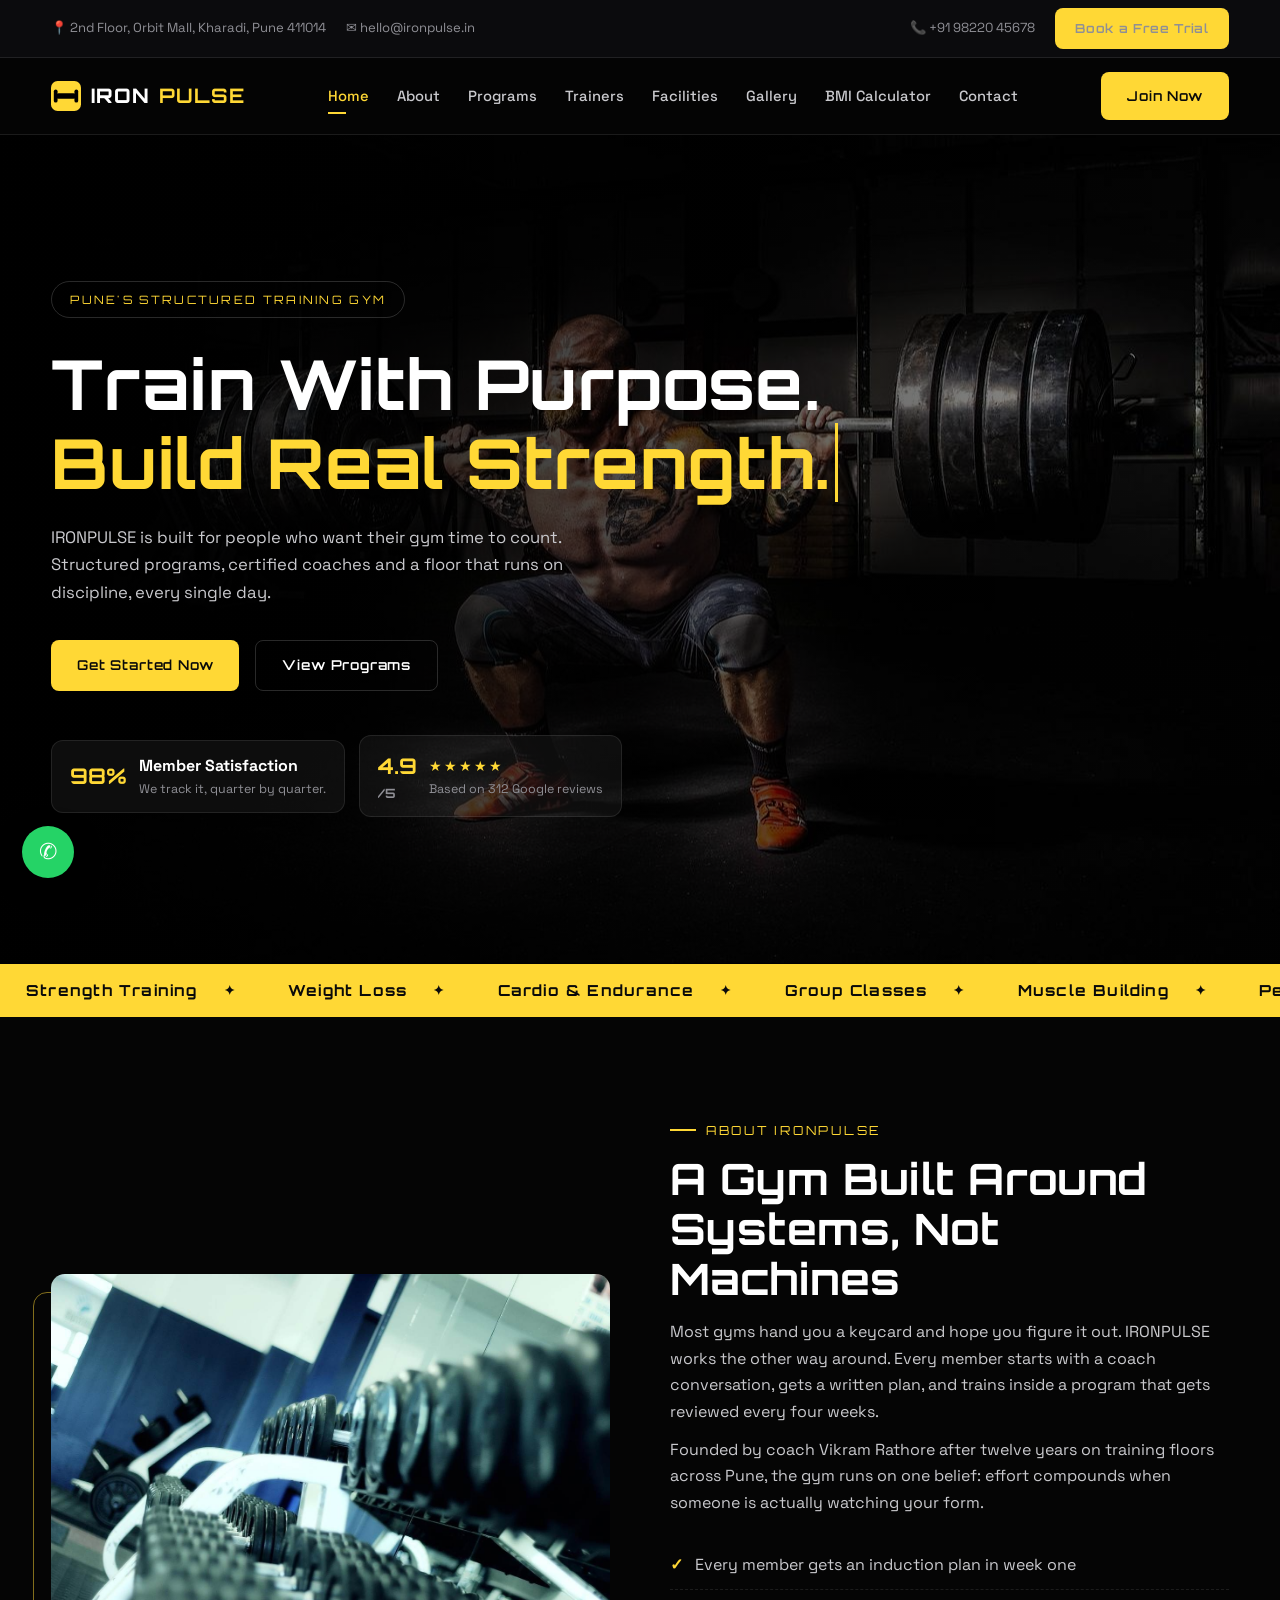
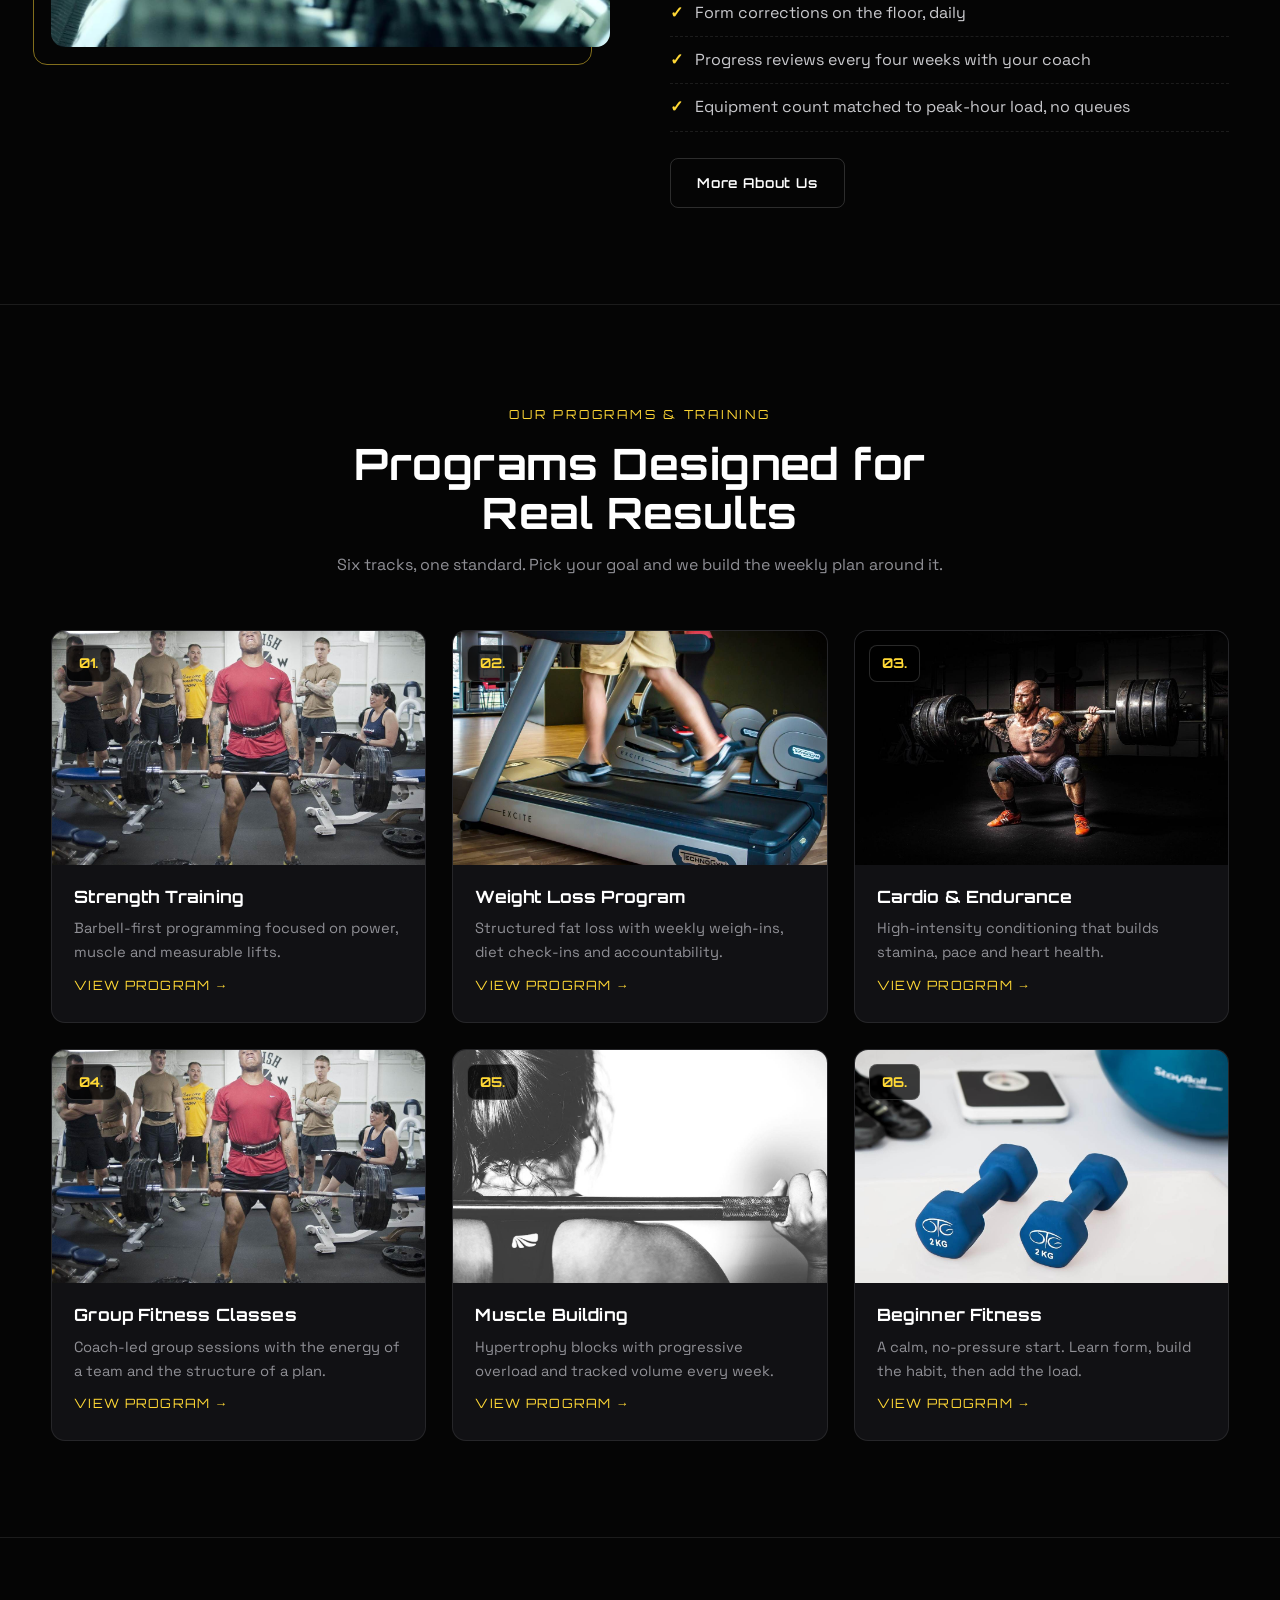
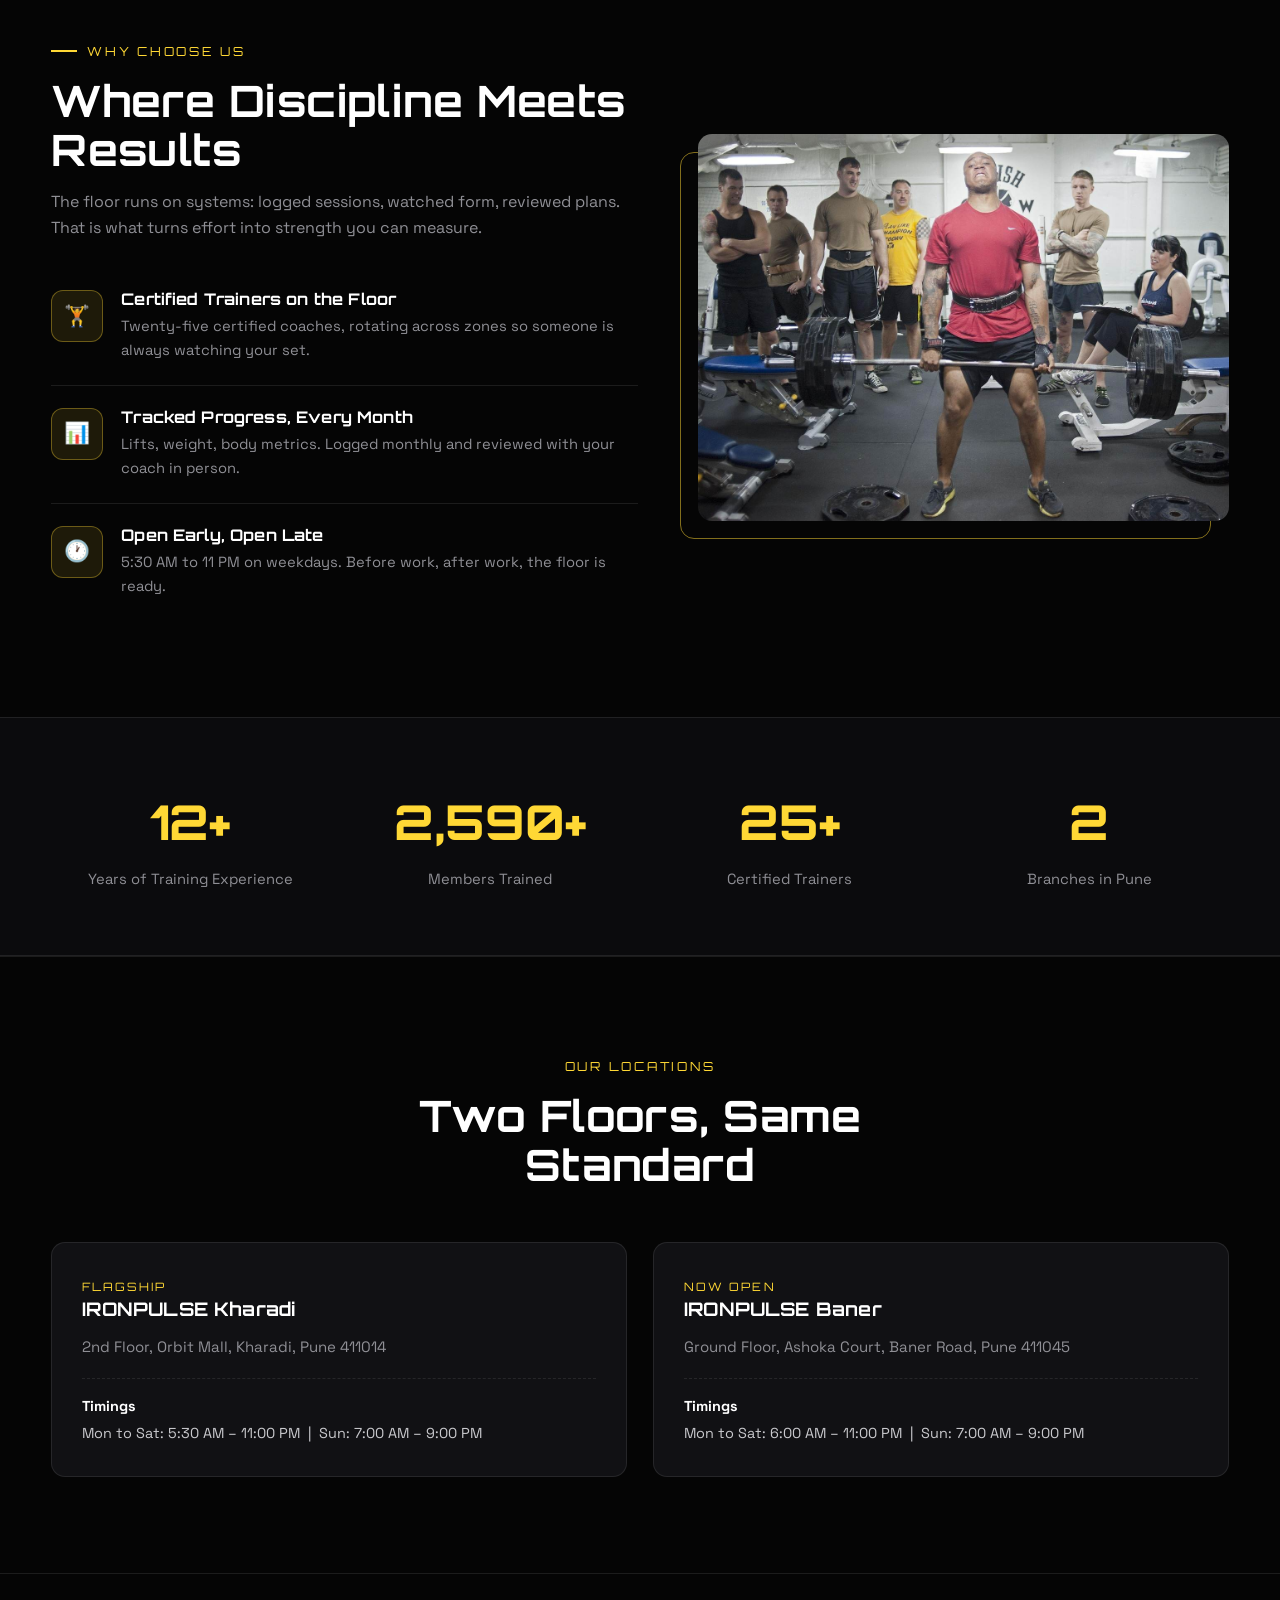
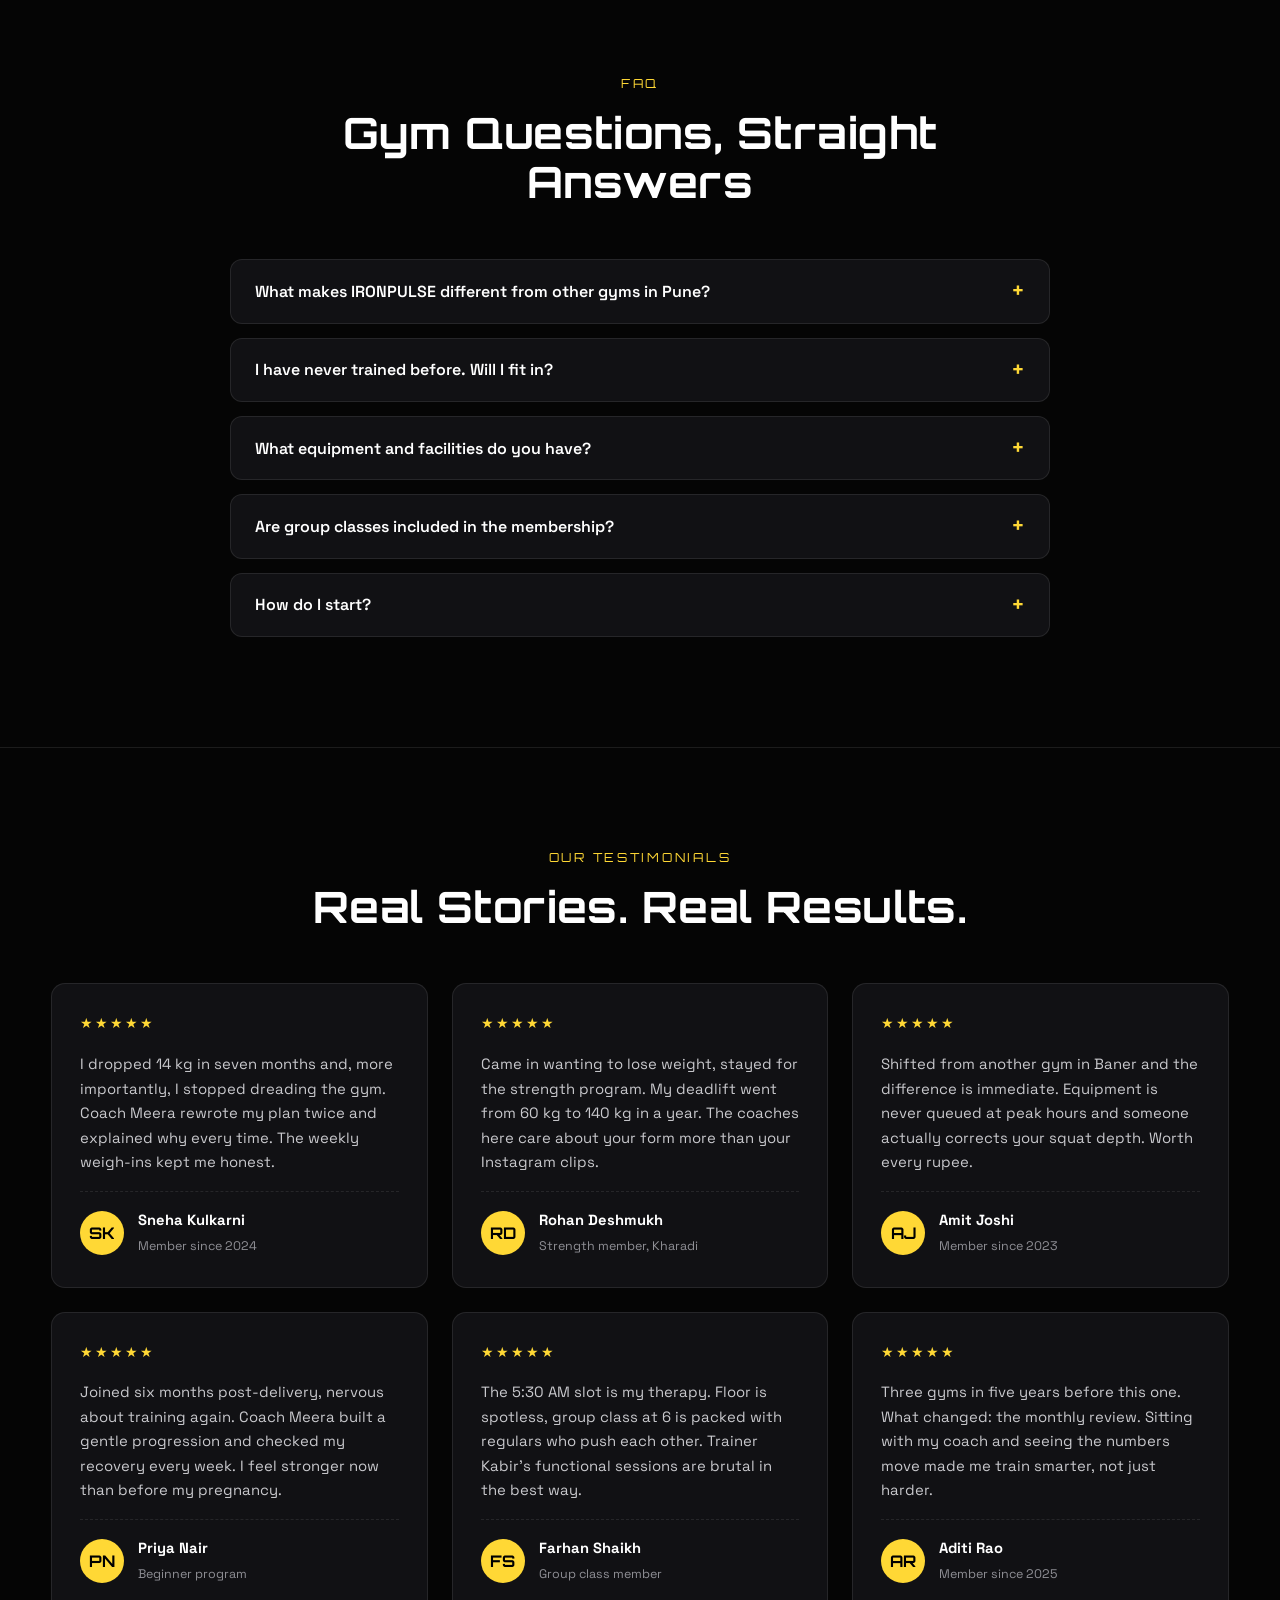
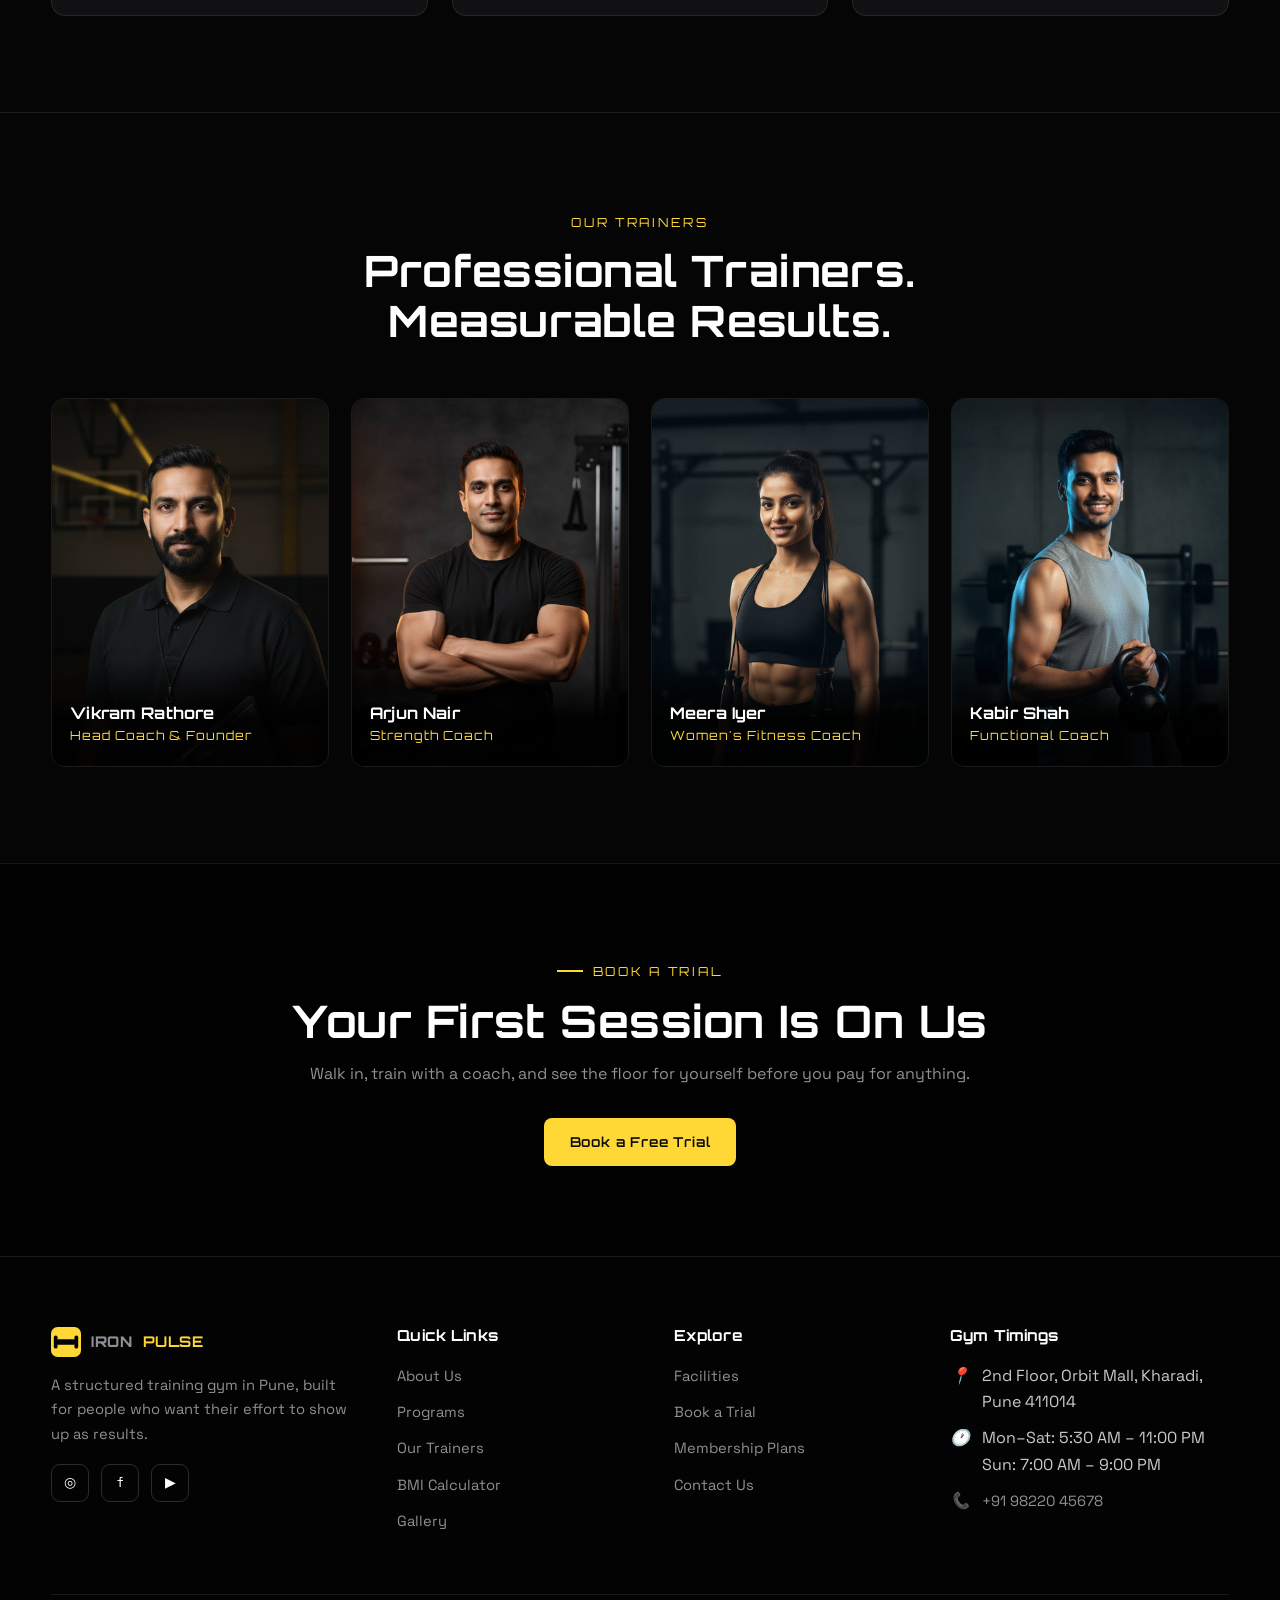
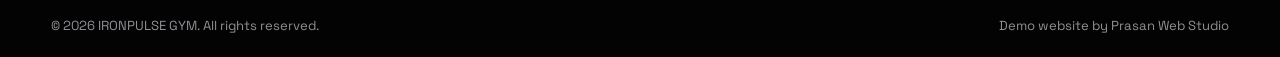
==== index.html @ 3f73925e "IRONPULSE gym demo: 8 pages, premium dark theme, WhatsApp trial booking, BMI calculator" ====
<!DOCTYPE html>
<html lang="en">
<head>
<meta charset="UTF-8">
<meta name="viewport" content="width=device-width, initial-scale=1.0">
<title>IRONPULSE Gym, Pune | Strength Training, Personal Coaching & Fitness Classes</title>
<meta name="description" content="IRONPULSE Gym in Kharadi, Pune. Structured strength training, personal coaching, cardio and group classes with certified trainers. Book a free trial session.">
<script type="application/ld+json">
{"@context":"https://schema.org","@type":"ExerciseGym","name":"IRONPULSE Gym","address":{"@type":"PostalAddress","streetAddress":"2nd Floor, Orbit Mall, Kharadi","addressLocality":"Pune","addressRegion":"Maharashtra","postalCode":"411014","addressCountry":"IN"},"telephone":"+91-98220-45678","openingHours":["Mo-Sa 05:30-23:00","Su 07:00-21:00"],"priceRange":"₹₹"}
</script>
<link rel="preconnect" href="https://fonts.googleapis.com">
<link href="https://fonts.googleapis.com/css2?family=Orbitron:wght@600;700;800&family=Space+Grotesk:wght@400;500;600&display=swap" rel="stylesheet">
<link rel="stylesheet" href="assets/css/style.css">
<link rel="icon" href="data:image/svg+xml,<svg xmlns='http://www.w3.org/2000/svg' viewBox='0 0 32 32'><rect width='32' height='32' rx='7' fill='%23ffd835'/><rect x='6' y='13' width='20' height='6' rx='2' fill='%23000'/><rect x='3' y='9' width='4' height='14' rx='2' fill='%23000'/><rect x='25' y='9' width='4' height='14' rx='2' fill='%23000'/></svg>">
</head>
<body>

<div class="topbar">
  <div class="container topbar-in">
    <div class="tb-group hide-m">
      <span>📍 2nd Floor, Orbit Mall, Kharadi, Pune 411014</span>
      <a href="mailto:hello@ironpulse.in">✉ hello@ironpulse.in</a>
    </div>
    <div class="tb-group">
      <a href="tel:+919822045678">📞 +91 98220 45678</a>
      <a class="btn btn-y btn-sm" href="contact.html">Book a Free Trial</a>
    </div>
  </div>
</div>

<header class="site-head">
  <div class="container nav">
    <a class="logo" href="index.html">
      <svg class="logo-mark" viewBox="0 0 32 32"><rect width="32" height="32" rx="7" fill="#ffd835"/><rect x="6" y="13" width="20" height="6" rx="2" fill="#000"/><rect x="3" y="9" width="4" height="14" rx="2" fill="#000"/><rect x="25" y="9" width="4" height="14" rx="2" fill="#000"/></svg>
      IRON<b>PULSE</b>
    </a>
    <nav class="nav-links">
      <a href="index.html" class="active">Home</a>
      <a href="about.html">About</a>
      <a href="programs.html">Programs</a>
      <a href="trainers.html">Trainers</a>
      <a href="facilities.html">Facilities</a>
      <a href="gallery.html">Gallery</a>
      <a href="bmi.html">BMI Calculator</a>
      <a href="contact.html">Contact</a>
    </nav>
    <a class="btn btn-y" href="contact.html">Join Now</a>
    <button class="burger" aria-label="Menu">☰</button>
  </div>
</header>

<section class="hero">
  <div class="container hero-in">
    <span class="hero-tag">Pune's structured training gym</span>
    <h1>Train With Purpose.<br><span class="tw"></span><span class="caret">&nbsp;</span></h1>
    <p>IRONPULSE is built for people who want their gym time to count. Structured programs, certified coaches and a floor that runs on discipline, every single day.</p>
    <div class="hero-cta">
      <a class="btn btn-y" href="contact.html">Get Started Now</a>
      <a class="btn btn-o" href="programs.html">View Programs</a>
    </div>
    <div class="hero-chip">
      <div class="rating-chip">
        <span class="num">98%</span>
        <span><b style="color:#fff">Member Satisfaction</b><small>We track it, quarter by quarter.</small></span>
      </div>
      <div class="rating-chip">
        <span class="num">4.9<small style="font-size:.8rem;color:var(--muted)">/5</small></span>
        <span><span class="stars">★★★★★</span><small>Based on 312 Google reviews</small></span>
      </div>
    </div>
  </div>
</section>

<div class="marquee">
  <div class="marquee-track">
    <span>Strength Training</span><span>Weight Loss</span><span>Cardio &amp; Endurance</span><span>Group Classes</span><span>Muscle Building</span><span>Personal Coaching</span><span>Functional Training</span>
    <span>Strength Training</span><span>Weight Loss</span><span>Cardio &amp; Endurance</span><span>Group Classes</span><span>Muscle Building</span><span>Personal Coaching</span><span>Functional Training</span>
  </div>
</div>

<section class="sec">
  <div class="container about-grid">
    <div class="about-img rv"><img src="assets/img/fac-weights.jpg" alt="IRONPULSE gym free weights floor" loading="lazy"></div>
    <div class="rv d1">
      <div class="sec-head" style="margin-bottom:0">
        <span class="kicker">About IRONPULSE</span>
        <h2>A Gym Built Around Systems, Not Machines</h2>
      </div>
      <p style="margin-top:16px">Most gyms hand you a keycard and hope you figure it out. IRONPULSE works the other way around. Every member starts with a coach conversation, gets a written plan, and trains inside a program that gets reviewed every four weeks.</p>
      <p style="margin-top:12px">Founded by coach Vikram Rathore after twelve years on training floors across Pune, the gym runs on one belief: effort compounds when someone is actually watching your form.</p>
      <ul class="check-list">
        <li>Every member gets an induction plan in week one</li>
        <li>Form corrections on the floor, daily</li>
        <li>Progress reviews every four weeks with your coach</li>
        <li>Equipment count matched to peak-hour load, no queues</li>
      </ul>
      <a class="btn btn-o" href="about.html">More About Us</a>
    </div>
  </div>
</section>

<section class="sec section-split">
  <div class="container">
    <div class="sec-head center rv"><span class="kicker">Our Programs &amp; Training</span><h2>Programs Designed for Real Results</h2><p>Six tracks, one standard. Pick your goal and we build the weekly plan around it.</p></div>
    <div class="prog-grid">
      <a class="prog-card rv" href="programs.html">
        <div class="thumb"><img src="assets/img/prog-strength2.jpg" alt="Strength training at IRONPULSE" loading="lazy"><span class="prog-num">01.</span></div>
        <div class="prog-body"><h3>Strength Training</h3><p>Barbell-first programming focused on power, muscle and measurable lifts.</p><span class="link-y">View Program →</span></div>
      </a>
      <a class="prog-card rv d1" href="programs.html">
        <div class="thumb"><img src="assets/img/prog-cardio.jpg" alt="Cardio zone at IRONPULSE" loading="lazy"><span class="prog-num">02.</span></div>
        <div class="prog-body"><h3>Weight Loss Program</h3><p>Structured fat loss with weekly weigh-ins, diet check-ins and accountability.</p><span class="link-y">View Program →</span></div>
      </a>
      <a class="prog-card rv d2" href="programs.html">
        <div class="thumb"><img src="assets/img/hero.jpg" alt="Endurance training at IRONPULSE" loading="lazy"><span class="prog-num">03.</span></div>
        <div class="prog-body"><h3>Cardio &amp; Endurance</h3><p>High-intensity conditioning that builds stamina, pace and heart health.</p><span class="link-y">View Program →</span></div>
      </a>
      <a class="prog-card rv" href="programs.html">
        <div class="thumb"><img src="assets/img/group.jpg" alt="Group training session at IRONPULSE" loading="lazy"><span class="prog-num">04.</span></div>
        <div class="prog-body"><h3>Group Fitness Classes</h3><p>Coach-led group sessions with the energy of a team and the structure of a plan.</p><span class="link-y">View Program →</span></div>
      </a>
      <a class="prog-card rv d1" href="programs.html">
        <div class="thumb"><img src="assets/img/prog-muscle.jpg" alt="Muscle building program at IRONPULSE" loading="lazy"><span class="prog-num">05.</span></div>
        <div class="prog-body"><h3>Muscle Building</h3><p>Hypertrophy blocks with progressive overload and tracked volume every week.</p><span class="link-y">View Program →</span></div>
      </a>
      <a class="prog-card rv d2" href="programs.html">
        <div class="thumb"><img src="assets/img/prog-begin.jpg" alt="Beginner fitness program at IRONPULSE" loading="lazy"><span class="prog-num">06.</span></div>
        <div class="prog-body"><h3>Beginner Fitness</h3><p>A calm, no-pressure start. Learn form, build the habit, then add the load.</p><span class="link-y">View Program →</span></div>
      </a>
    </div>
  </div>
</section>

<section class="sec section-split">
  <div class="container why-grid">
    <div class="rv">
      <div class="sec-head" style="margin-bottom:0">
        <span class="kicker">Why Choose Us</span>
        <h2>Where Discipline Meets Results</h2>
        <p style="margin-top:14px">The floor runs on systems: logged sessions, watched form, reviewed plans. That is what turns effort into strength you can measure.</p>
      </div>
      <div style="margin-top:26px">
        <div class="feature-li"><div class="f-ico">🏋️</div><div><h4>Certified Trainers on the Floor</h4><p>Twenty-five certified coaches, rotating across zones so someone is always watching your set.</p></div></div>
        <div class="feature-li"><div class="f-ico">📊</div><div><h4>Tracked Progress, Every Month</h4><p>Lifts, weight, body metrics. Logged monthly and reviewed with your coach in person.</p></div></div>
        <div class="feature-li"><div class="f-ico">🕐</div><div><h4>Open Early, Open Late</h4><p>5:30 AM to 11 PM on weekdays. Before work, after work, the floor is ready.</p></div></div>
      </div>
    </div>
    <div class="about-img rv d1"><img src="assets/img/prog-strength2.jpg" alt="Coached deadlift session at IRONPULSE" loading="lazy"></div>
  </div>
</section>

<section class="stats">
  <div class="container stats-grid">
    <div class="stat rv"><div class="n"><span data-n="12" data-s="+">0</span></div><p>Years of Training Experience</p></div>
    <div class="stat rv d1"><div class="n"><span data-n="4200" data-s="+">0</span></div><p>Members Trained</p></div>
    <div class="stat rv d2"><div class="n"><span data-n="25" data-s="+">0</span></div><p>Certified Trainers</p></div>
    <div class="stat rv d3"><div class="n"><span data-n="2">0</span></div><p>Branches in Pune</p></div>
  </div>
</section>

<section class="sec section-split">
  <div class="container">
    <div class="sec-head center rv"><span class="kicker">Our Locations</span><h2>Two Floors, Same Standard</h2></div>
    <div class="loc-grid">
      <div class="loc-card rv">
        <span class="tag">Flagship</span>
        <h3>IRONPULSE Kharadi</h3>
        <p>2nd Floor, Orbit Mall, Kharadi, Pune 411014</p>
        <div class="loc-time"><b>Timings</b>Mon to Sat: 5:30 AM – 11:00 PM &nbsp;|&nbsp; Sun: 7:00 AM – 9:00 PM</div>
      </div>
      <div class="loc-card rv d1">
        <span class="tag">Now Open</span>
        <h3>IRONPULSE Baner</h3>
        <p>Ground Floor, Ashoka Court, Baner Road, Pune 411045</p>
        <div class="loc-time"><b>Timings</b>Mon to Sat: 6:00 AM – 11:00 PM &nbsp;|&nbsp; Sun: 7:00 AM – 9:00 PM</div>
      </div>
    </div>
  </div>
</section>

<section class="sec section-split">
  <div class="container">
    <div class="sec-head center rv"><span class="kicker">FAQ</span><h2>Gym Questions, Straight Answers</h2></div>
    <div class="faq-wrap">
      <div class="faq rv"><button class="faq-q">What makes IRONPULSE different from other gyms in Pune?<span class="pm">+</span></button><div class="faq-a"><p>Programming and supervision. You get a written plan in week one, a coach who reviews it every four weeks, and a floor where form corrections happen daily instead of never.</p></div></div>
      <div class="faq rv"><button class="faq-q">I have never trained before. Will I fit in?<span class="pm">+</span></button><div class="faq-a"><p>Yes. The beginner track starts with movement basics and light loads, and your first two weeks are supervised at a slower pace. Nobody is thrown into the deep end here.</p></div></div>
      <div class="faq rv"><button class="faq-q">What equipment and facilities do you have?<span class="pm">+</span></button><div class="faq-a"><p>Full free-weight and plate-loaded zones, a cardio deck with treadmills and ellipticals, a functional turf area, a yoga room, steam and locker rooms. The equipment count is matched to peak-hour load.</p></div></div>
      <div class="faq rv"><button class="faq-q">Are group classes included in the membership?<span class="pm">+</span></button><div class="faq-a"><p>All standard memberships include group classes. Personal training is booked separately with the coach of your choice.</p></div></div>
      <div class="faq rv"><button class="faq-q">How do I start?<span class="pm">+</span></button><div class="faq-a"><p>Book a free trial session. You will train, meet a coach, and get a plan recommendation the same day. No sales pitch in the middle of your workout.</p></div></div>
    </div>
  </div>
</section>

<section class="sec section-split">
  <div class="container">
    <div class="sec-head center rv"><span class="kicker">Our Testimonials</span><h2>Real Stories. Real Results.</h2></div>
    <div class="tst-grid">
      <div class="tst-card rv"><span class="stars">★★★★★</span><p>I dropped 14 kg in seven months and, more importantly, I stopped dreading the gym. Coach Meera rewrote my plan twice and explained why every time. The weekly weigh-ins kept me honest.</p><div class="tst-who"><div class="av">SK</div><div><b>Sneha Kulkarni</b><small>Member since 2024</small></div></div></div>
      <div class="tst-card rv d1"><span class="stars">★★★★★</span><p>Came in wanting to lose weight, stayed for the strength program. My deadlift went from 60 kg to 140 kg in a year. The coaches here care about your form more than your Instagram clips.</p><div class="tst-who"><div class="av">RD</div><div><b>Rohan Deshmukh</b><small>Strength member, Kharadi</small></div></div></div>
      <div class="tst-card rv d2"><span class="stars">★★★★★</span><p>Shifted from another gym in Baner and the difference is immediate. Equipment is never queued at peak hours and someone actually corrects your squat depth. Worth every rupee.</p><div class="tst-who"><div class="av">AJ</div><div><b>Amit Joshi</b><small>Member since 2023</small></div></div></div>
      <div class="tst-card rv"><span class="stars">★★★★★</span><p>Joined six months post-delivery, nervous about training again. Coach Meera built a gentle progression and checked my recovery every week. I feel stronger now than before my pregnancy.</p><div class="tst-who"><div class="av">PN</div><div><b>Priya Nair</b><small>Beginner program</small></div></div></div>
      <div class="tst-card rv d1"><span class="stars">★★★★★</span><p>The 5:30 AM slot is my therapy. Floor is spotless, group class at 6 is packed with regulars who push each other. Trainer Kabir's functional sessions are brutal in the best way.</p><div class="tst-who"><div class="av">FS</div><div><b>Farhan Shaikh</b><small>Group class member</small></div></div></div>
      <div class="tst-card rv d2"><span class="stars">★★★★★</span><p>Three gyms in five years before this one. What changed: the monthly review. Sitting with my coach and seeing the numbers move made me train smarter, not just harder.</p><div class="tst-who"><div class="av">AR</div><div><b>Aditi Rao</b><small>Member since 2025</small></div></div></div>
    </div>
  </div>
</section>

<section class="sec section-split">
  <div class="container">
    <div class="sec-head center rv"><span class="kicker">Our Trainers</span><h2>Professional Trainers. Measurable Results.</h2></div>
    <div class="tr-grid">
      <div class="tr-card rv"><img src="assets/img/trainer-vikram.jpg" alt="Vikram Rathore, Head Coach at IRONPULSE" loading="lazy"><div class="tr-info"><h4>Vikram Rathore</h4><span>Head Coach &amp; Founder</span></div></div>
      <div class="tr-card rv d1"><img src="assets/img/trainer-arjun.jpg" alt="Arjun Nair, Strength Coach at IRONPULSE" loading="lazy"><div class="tr-info"><h4>Arjun Nair</h4><span>Strength Coach</span></div></div>
      <div class="tr-card rv d2"><img src="assets/img/trainer-meera.jpg" alt="Meera Iyer, Women's Fitness Coach at IRONPULSE" loading="lazy"><div class="tr-info"><h4>Meera Iyer</h4><span>Women's Fitness Coach</span></div></div>
      <div class="tr-card rv d3"><img src="assets/img/trainer-kabir.jpg" alt="Kabir Shah, Functional Training Coach at IRONPULSE" loading="lazy"><div class="tr-info"><h4>Kabir Shah</h4><span>Functional Coach</span></div></div>
    </div>
  </div>
</section>

<section class="cta-band">
  <div class="container rv">
    <span class="kicker" style="display:inline-flex">Book a Trial</span>
    <h2>Your First Session Is On Us</h2>
    <p>Walk in, train with a coach, and see the floor for yourself before you pay for anything.</p>
    <a class="btn btn-y" href="contact.html">Book a Free Trial</a>
  </div>
</section>

<footer>
  <div class="container">
    <div class="foot-grid">
      <div>
        <a class="logo" href="index.html" style="margin-bottom:16px">
          <svg class="logo-mark" viewBox="0 0 32 32"><rect width="32" height="32" rx="7" fill="#ffd835"/><rect x="6" y="13" width="20" height="6" rx="2" fill="#000"/><rect x="3" y="9" width="4" height="14" rx="2" fill="#000"/><rect x="25" y="9" width="4" height="14" rx="2" fill="#000"/></svg>
          IRON<b>PULSE</b>
        </a>
        <p>A structured training gym in Pune, built for people who want their effort to show up as results.</p>
        <div class="soc">
          <a href="#" aria-label="Instagram">◎</a><a href="#" aria-label="Facebook">f</a><a href="#" aria-label="YouTube">▶</a>
        </div>
      </div>
      <div>
        <h4>Quick Links</h4>
        <ul>
          <li><a href="about.html">About Us</a></li>
          <li><a href="programs.html">Programs</a></li>
          <li><a href="trainers.html">Our Trainers</a></li>
          <li><a href="bmi.html">BMI Calculator</a></li>
          <li><a href="gallery.html">Gallery</a></li>
        </ul>
      </div>
      <div>
        <h4>Explore</h4>
        <ul>
          <li><a href="facilities.html">Facilities</a></li>
          <li><a href="contact.html">Book a Trial</a></li>
          <li><a href="contact.html">Membership Plans</a></li>
          <li><a href="contact.html">Contact Us</a></li>
        </ul>
      </div>
      <div>
        <h4>Gym Timings</h4>
        <ul class="foot-contact">
          <li><i>📍</i><span>2nd Floor, Orbit Mall, Kharadi, Pune 411014</span></li>
          <li><i>🕐</i><span>Mon–Sat: 5:30 AM – 11:00 PM<br>Sun: 7:00 AM – 9:00 PM</span></li>
          <li><i>📞</i><span><a href="tel:+919822045678">+91 98220 45678</a></span></li>
        </ul>
      </div>
    </div>
    <div class="foot-bottom">
      <span>© 2026 IRONPULSE GYM. All rights reserved.</span>
      <span>Demo website by Prasan Web Studio</span>
    </div>
  </div>
</footer>

<a class="wa-float" href="https://wa.me/919822045678?text=Hi%20IRONPULSE%20Gym!%20I%20want%20to%20book%20a%20free%20trial." aria-label="WhatsApp">✆</a>
<button class="to-top" aria-label="Back to top">↑</button>
<script src="assets/js/main.js"></script>
</body>
</html>
---- assets/css/style.css ----
/* IRONPULSE GYM - premium dark fitness theme */
:root{
  --bg:#050505; --bg2:#0b0b0d; --card:#111114; --card2:#16161a;
  --yellow:#ffd835; --yellow-dim:#c9ad25;
  --text:#c9c9cd; --muted:#8f8f95; --white:#ffffff;
  --border:rgba(255,255,255,.09); --border2:rgba(255,255,255,.16);
  --font-body:"Space Grotesk",sans-serif; --font-display:"Orbitron",sans-serif;
  --radius:14px;
}
*{margin:0;padding:0;box-sizing:border-box}
html{scroll-behavior:smooth}
body{background:var(--bg);color:var(--text);font-family:var(--font-body);font-size:16px;line-height:1.65;-webkit-font-smoothing:antialiased}
img{max-width:100%;display:block}
a{color:inherit;text-decoration:none}
ul{list-style:none}
.container{width:min(1200px,92%);margin:0 auto}
h1,h2,h3,h4{color:var(--white);font-family:var(--font-display);font-weight:700;line-height:1.15;letter-spacing:.01em}
.sec{padding:96px 0}
.sec-head{max-width:680px;margin-bottom:52px}
.kicker{display:inline-flex;align-items:center;gap:10px;color:var(--yellow);font-family:var(--font-display);font-size:.78rem;letter-spacing:.22em;text-transform:uppercase;margin-bottom:14px}
.kicker::before{content:"";width:26px;height:2px;background:var(--yellow)}
.sec-head h2{font-size:clamp(1.7rem,3.6vw,2.7rem)}
.sec-head p{margin-top:14px;color:var(--muted)}
.center{margin-left:auto;margin-right:auto;text-align:center}
.center .kicker::before{display:none}

/* topbar */
.topbar{background:var(--bg2);border-bottom:1px solid var(--border);font-size:.82rem;color:var(--muted)}
.topbar-in{display:flex;justify-content:space-between;align-items:center;padding:8px 0;gap:16px;flex-wrap:wrap}
.topbar a{color:var(--muted)} .topbar a:hover{color:var(--yellow)}
.topbar .tb-group{display:flex;gap:20px;flex-wrap:wrap;align-items:center}

/* header */
.site-head{position:sticky;top:0;z-index:90;background:rgba(5,5,5,.92);backdrop-filter:blur(10px);border-bottom:1px solid var(--border)}
.nav{display:flex;align-items:center;justify-content:space-between;padding:14px 0}
.logo{display:flex;align-items:center;gap:10px;font-family:var(--font-display);font-weight:800;font-size:1.25rem;color:#fff;letter-spacing:.04em}
.logo b{color:var(--yellow)}
.logo-mark{width:30px;height:30px;flex:none}
.nav-links{display:flex;gap:28px;font-size:.92rem;font-weight:500}
.nav-links a{color:var(--text);position:relative;padding:6px 0}
.nav-links a:hover,.nav-links a.active{color:var(--yellow)}
.nav-links a.active::after{content:"";position:absolute;left:0;bottom:0;width:18px;height:2px;background:var(--yellow)}
.btn{display:inline-flex;align-items:center;gap:10px;font-family:var(--font-display);font-weight:600;font-size:.85rem;letter-spacing:.06em;padding:13px 26px;border-radius:8px;transition:.25s;cursor:pointer;border:0}
.btn-y{background:var(--yellow);color:#0a0a0a}
.btn-y:hover{background:#fff}
.btn-o{border:1px solid var(--border2);color:#fff}
.btn-o:hover{border-color:var(--yellow);color:var(--yellow)}
.btn-sm{padding:10px 20px;font-size:.78rem}
.burger{display:none;background:none;border:1px solid var(--border2);border-radius:8px;color:#fff;font-size:1.15rem;padding:8px 12px;cursor:pointer}

/* hero */
.hero{position:relative;min-height:92vh;display:flex;align-items:center;background:#000 url(../img/hero.jpg) center/cover no-repeat}
.hero::before{content:"";position:absolute;inset:0;background:linear-gradient(90deg,rgba(0,0,0,.92) 0%,rgba(0,0,0,.72) 45%,rgba(0,0,0,.35) 100%)}
.hero-in{position:relative;z-index:2;padding:120px 0}
.hero-tag{display:inline-flex;align-items:center;gap:10px;border:1px solid var(--border2);border-radius:99px;padding:8px 18px;color:var(--yellow);font-family:var(--font-display);font-size:.72rem;letter-spacing:.2em;text-transform:uppercase;margin-bottom:26px}
.hero h1{font-size:clamp(2.3rem,6vw,4.3rem);max-width:820px}
.hero h1 .tw{color:var(--yellow)}
.hero .caret{display:inline-block;width:3px;background:var(--yellow);animation:blink 1s steps(1) infinite;margin-left:4px}
@keyframes blink{50%{opacity:0}}
.hero p{max-width:560px;margin:22px 0 34px;color:var(--text);font-size:1.04rem}
.hero-cta{display:flex;gap:16px;flex-wrap:wrap}
.hero-chip{display:flex;align-items:center;gap:14px;margin-top:44px;flex-wrap:wrap}
.rating-chip{display:flex;align-items:center;gap:12px;background:rgba(255,255,255,.05);border:1px solid var(--border);border-radius:12px;padding:12px 18px}
.rating-chip .num{font-family:var(--font-display);font-size:1.35rem;color:var(--yellow);font-weight:700}
.rating-chip small{display:block;color:var(--muted);font-size:.78rem}
.stars{color:var(--yellow);letter-spacing:2px;font-size:.85rem}

/* marquee */
.marquee{background:var(--yellow);overflow:hidden;padding:14px 0;border-top:1px solid #000}
.marquee-track{display:flex;gap:0;white-space:nowrap;animation:mq 28s linear infinite;width:max-content}
.marquee span{font-family:var(--font-display);font-weight:700;color:#0a0a0a;font-size:.95rem;letter-spacing:.08em;padding:0 26px;display:inline-flex;align-items:center;gap:26px}
.marquee span::after{content:"✦";font-size:.8rem}
@keyframes mq{from{transform:translateX(0)}to{transform:translateX(-50%)}}

/* about */
.about-grid{display:grid;grid-template-columns:1fr 1fr;gap:60px;align-items:center}
.about-img{position:relative}
.about-img img{border-radius:var(--radius)}
.about-img::after{content:"";position:absolute;top:18px;left:-18px;right:18px;bottom:-18px;border:1px solid var(--yellow);border-radius:var(--radius);z-index:-1;opacity:.5}
.check-list{margin:26px 0}
.check-list li{display:flex;gap:12px;padding:10px 0;color:var(--text);border-bottom:1px dashed var(--border)}
.check-list li::before{content:"✓";color:var(--yellow);font-weight:700}

/* program cards */
.prog-grid{display:grid;grid-template-columns:repeat(3,1fr);gap:26px}
.prog-card{background:var(--card);border:1px solid var(--border);border-radius:var(--radius);overflow:hidden;transition:.3s;display:flex;flex-direction:column}
.prog-card:hover{transform:translateY(-6px);border-color:var(--border2)}
.prog-card .thumb{position:relative;aspect-ratio:16/10;overflow:hidden}
.prog-card .thumb img{width:100%;height:100%;object-fit:cover;transition:.5s}
.prog-card:hover .thumb img{transform:scale(1.06)}
.prog-num{position:absolute;top:14px;left:14px;background:rgba(0,0,0,.75);border:1px solid var(--border2);color:var(--yellow);font-family:var(--font-display);font-weight:700;border-radius:8px;padding:6px 12px;font-size:.85rem}
.prog-body{padding:22px 22px 26px;display:flex;flex-direction:column;gap:10px;flex:1}
.prog-body h3{font-size:1.06rem}
.prog-body p{color:var(--muted);font-size:.92rem;flex:1}
.link-y{color:var(--yellow);font-family:var(--font-display);font-size:.8rem;letter-spacing:.1em;text-transform:uppercase;display:inline-flex;gap:8px;align-items:center}
.link-y:hover{color:#fff}

/* why us */
.why-grid{display:grid;grid-template-columns:1.05fr .95fr;gap:60px;align-items:center}
.feature-li{display:flex;gap:18px;padding:22px 0;border-bottom:1px solid var(--border)}
.feature-li:last-child{border:0}
.f-ico{width:52px;height:52px;flex:none;border-radius:12px;background:rgba(255,216,53,.1);border:1px solid rgba(255,216,53,.35);display:grid;place-items:center;color:var(--yellow);font-size:1.3rem}
.feature-li h4{font-size:1rem;margin-bottom:6px}
.feature-li p{color:var(--muted);font-size:.92rem}

/* counters */
.stats{background:var(--bg2);border-top:1px solid var(--border);border-bottom:1px solid var(--border)}
.stats-grid{display:grid;grid-template-columns:repeat(4,1fr);gap:20px;text-align:center;padding:64px 0}
.stat .n{font-family:var(--font-display);font-size:clamp(2rem,4vw,3rem);color:var(--yellow);font-weight:800}
.stat .n small{font-size:1.4rem}
.stat p{color:var(--muted);margin-top:6px;font-size:.92rem}

/* locations */
.loc-grid{display:grid;grid-template-columns:repeat(2,1fr);gap:26px}
.loc-card{background:var(--card);border:1px solid var(--border);border-radius:var(--radius);padding:30px}
.loc-card h3{margin-bottom:6px}
.loc-card .tag{color:var(--yellow);font-family:var(--font-display);font-size:.72rem;letter-spacing:.18em;text-transform:uppercase}
.loc-card p{margin:14px 0 6px;color:var(--muted);font-size:.94rem}
.loc-time{border-top:1px dashed var(--border);margin-top:18px;padding-top:16px;font-size:.9rem}
.loc-time b{color:#fff;display:block;margin-bottom:4px}

/* faq */
.faq-wrap{max-width:820px;margin:0 auto}
.faq{background:var(--card);border:1px solid var(--border);border-radius:12px;margin-bottom:14px;overflow:hidden}
.faq-q{width:100%;display:flex;justify-content:space-between;align-items:center;gap:16px;background:none;border:0;color:#fff;font-family:var(--font-body);font-weight:600;font-size:1rem;padding:20px 24px;cursor:pointer;text-align:left}
.faq-q .pm{color:var(--yellow);font-size:1.4rem;line-height:1;flex:none;transition:.3s}
.faq.open .pm{transform:rotate(45deg)}
.faq-a{max-height:0;overflow:hidden;transition:max-height .35s ease}
.faq-a p{padding:0 24px 22px;color:var(--muted);font-size:.94rem}

/* testimonials */
.tst-grid{display:grid;grid-template-columns:repeat(3,1fr);gap:24px}
.tst-card{background:var(--card);border:1px solid var(--border);border-radius:var(--radius);padding:28px;display:flex;flex-direction:column;gap:16px}
.tst-card .stars{font-size:.9rem}
.tst-card p{color:var(--text);font-size:.93rem;flex:1}
.tst-who{display:flex;align-items:center;gap:14px;border-top:1px dashed var(--border);padding-top:16px}
.tst-who .av{width:44px;height:44px;border-radius:50%;background:var(--yellow);color:#000;display:grid;place-items:center;font-family:var(--font-display);font-weight:700;flex:none}
.tst-who b{color:#fff;font-size:.92rem;display:block}
.tst-who small{color:var(--muted);font-size:.78rem}

/* trainers */
.tr-grid{display:grid;grid-template-columns:repeat(4,1fr);gap:22px}
.tr-card{position:relative;border-radius:var(--radius);overflow:hidden;border:1px solid var(--border)}
.tr-card img{aspect-ratio:3/4;object-fit:cover;width:100%;transition:.5s}
.tr-card:hover img{transform:scale(1.05)}
.tr-info{position:absolute;inset:auto 0 0 0;background:linear-gradient(transparent,rgba(0,0,0,.94) 55%);padding:46px 18px 18px}
.tr-info h4{font-size:1rem}
.tr-info span{color:var(--yellow);font-size:.78rem;font-family:var(--font-display);letter-spacing:.08em}

/* cta banner */
.cta-band{background:linear-gradient(rgba(0,0,0,.82),rgba(0,0,0,.82)),url(../img/hero.jpg) center/cover fixed;padding:90px 0;text-align:center;border-top:1px solid var(--border)}
.cta-band h2{font-size:clamp(1.8rem,4vw,2.8rem)}
.cta-band p{color:var(--muted);margin:14px 0 30px}

/* footer */
footer{background:#030303;border-top:1px solid var(--border)}
.foot-grid{display:grid;grid-template-columns:1.3fr 1fr 1fr 1.2fr;gap:44px;padding:70px 0 50px}
.foot-grid h4{font-size:.95rem;margin-bottom:18px}
.foot-grid p,.foot-grid a{color:var(--muted);font-size:.92rem}
.foot-grid ul li{margin-bottom:10px}
.foot-grid ul a:hover{color:var(--yellow)}
.foot-contact li{display:flex;gap:12px;margin-bottom:14px}
.foot-contact li i{color:var(--yellow)}
.foot-bottom{border-top:1px solid var(--border);padding:20px 0;font-size:.82rem;color:var(--muted);display:flex;justify-content:space-between;gap:10px;flex-wrap:wrap}
.soc{display:flex;gap:12px;margin-top:18px}
.soc a{width:38px;height:38px;border:1px solid var(--border2);border-radius:9px;display:grid;place-items:center;color:#fff;font-size:.9rem}
.soc a:hover{background:var(--yellow);color:#000;border-color:var(--yellow)}

/* forms */
.form-grid{display:grid;grid-template-columns:1fr 1fr;gap:18px}
.form-grid .full{grid-column:1/-1}
.field label{display:block;font-size:.85rem;color:#fff;margin-bottom:8px;font-weight:500}
.field input,.field select,.field textarea{width:100%;background:var(--card2);border:1px solid var(--border2);border-radius:10px;color:#fff;padding:13px 16px;font-family:var(--font-body);font-size:.95rem}
.field input:focus,.field select:focus,.field textarea:focus{outline:none;border-color:var(--yellow)}

/* contact/map */
.contact-grid{display:grid;grid-template-columns:1fr 1fr;gap:40px;align-items:start}
.c-card{background:var(--card);border:1px solid var(--border);border-radius:var(--radius);padding:26px;display:flex;gap:16px;margin-bottom:16px}
.map-frame{border-radius:var(--radius);overflow:hidden;border:1px solid var(--border);filter:grayscale(1) invert(.92) contrast(.85)}
.map-frame iframe{width:100%;height:100%;min-height:420px;border:0}

/* bmi */
.bmi-grid{display:grid;grid-template-columns:1fr 1fr;gap:44px;align-items:start}
.bmi-result{background:var(--card);border:1px solid var(--border);border-radius:var(--radius);padding:34px;text-align:center}
.bmi-val{font-family:var(--font-display);font-size:3.4rem;color:var(--yellow);font-weight:800}
.bmi-cat{display:inline-block;margin-top:8px;padding:7px 16px;border-radius:99px;border:1px solid var(--border2);font-size:.85rem;color:#fff}
.bmi-scale{margin-top:26px;display:grid;grid-template-columns:repeat(4,1fr);gap:8px;font-size:.78rem;color:var(--muted)}
.bmi-scale span{padding:8px 4px;border-radius:8px;background:var(--card2);text-align:center}

/* gallery */
.gal-grid{display:grid;grid-template-columns:repeat(3,1fr);gap:18px}
.gal-item{position:relative;border-radius:var(--radius);overflow:hidden;border:1px solid var(--border);cursor:zoom-in}
.gal-item img{aspect-ratio:4/3;object-fit:cover;width:100%;transition:.5s}
.gal-item:hover img{transform:scale(1.07)}
.lightbox{position:fixed;inset:0;background:rgba(0,0,0,.94);display:none;place-items:center;z-index:200;padding:30px}
.lightbox.show{display:grid}
.lightbox img{max-width:92vw;max-height:86vh;border-radius:12px}
.lightbox .x{position:absolute;top:22px;right:30px;color:#fff;font-size:2rem;cursor:pointer;background:none;border:0}

/* page hero (inner pages) */
.page-hero{background:#000 url(../img/hero.jpg) center/cover no-repeat;position:relative;padding:120px 0 90px;text-align:center}
.page-hero::before{content:"";position:absolute;inset:0;background:rgba(0,0,0,.78)}
.page-hero .container{position:relative;z-index:2}
.page-hero h1{font-size:clamp(2rem,4.6vw,3.2rem)}
.page-hero p{color:var(--muted);margin-top:12px}
.crumb{color:var(--yellow);font-family:var(--font-display);font-size:.75rem;letter-spacing:.18em;text-transform:uppercase}

/* reveal */
.rv{opacity:0;transform:translateY(26px);transition:opacity .7s ease,transform .7s ease}
.rv.in{opacity:1;transform:none}
.d1{transition-delay:.08s}.d2{transition-delay:.16s}.d3{transition-delay:.24s}.d4{transition-delay:.32s}

/* misc */
.to-top{position:fixed;right:22px;bottom:22px;width:46px;height:46px;border-radius:10px;background:var(--yellow);color:#000;display:grid;place-items:center;font-size:1.1rem;opacity:0;pointer-events:none;transition:.3s;z-index:80}
.to-top.show{opacity:1;pointer-events:auto}
.wa-float{position:fixed;left:22px;bottom:22px;width:52px;height:52px;border-radius:50%;background:#25d366;color:#fff;display:grid;place-items:center;font-size:1.4rem;z-index:80;box-shadow:0 8px 24px rgba(0,0,0,.5)}
.section-split{border-top:1px solid var(--border)}

@media(max-width:1024px){
  .prog-grid{grid-template-columns:repeat(2,1fr)}
  .tr-grid{grid-template-columns:repeat(2,1fr)}
  .foot-grid{grid-template-columns:1fr 1fr}
  .tst-grid{grid-template-columns:1fr 1fr}
}
@media(max-width:820px){
  .nav-links{position:fixed;top:64px;right:-100%;width:min(320px,80vw);background:#0a0a0c;flex-direction:column;padding:28px;gap:8px;border-left:1px solid var(--border);height:100vh;transition:right .35s;align-items:flex-start}
  .nav-links.open{right:0}
  .nav-links a{display:block;padding:10px 0;font-size:1rem}
  .burger{display:block}
  .nav .btn{display:none}
  .about-grid,.why-grid,.bmi-grid,.contact-grid{grid-template-columns:1fr;gap:40px}
  .stats-grid{grid-template-columns:1fr 1fr;gap:36px}
  .loc-grid{grid-template-columns:1fr}
  .form-grid{grid-template-columns:1fr}
  .sec{padding:72px 0}
  .tst-grid{grid-template-columns:1fr}
  .gal-grid{grid-template-columns:1fr 1fr}
}
@media(max-width:560px){
  .prog-grid{grid-template-columns:1fr}
  .tr-grid{grid-template-columns:1fr 1fr}
  .gal-grid{grid-template-columns:1fr}
  .hero{min-height:88vh}
  .foot-grid{grid-template-columns:1fr}
  .topbar .tb-group.hide-m{display:none}
}
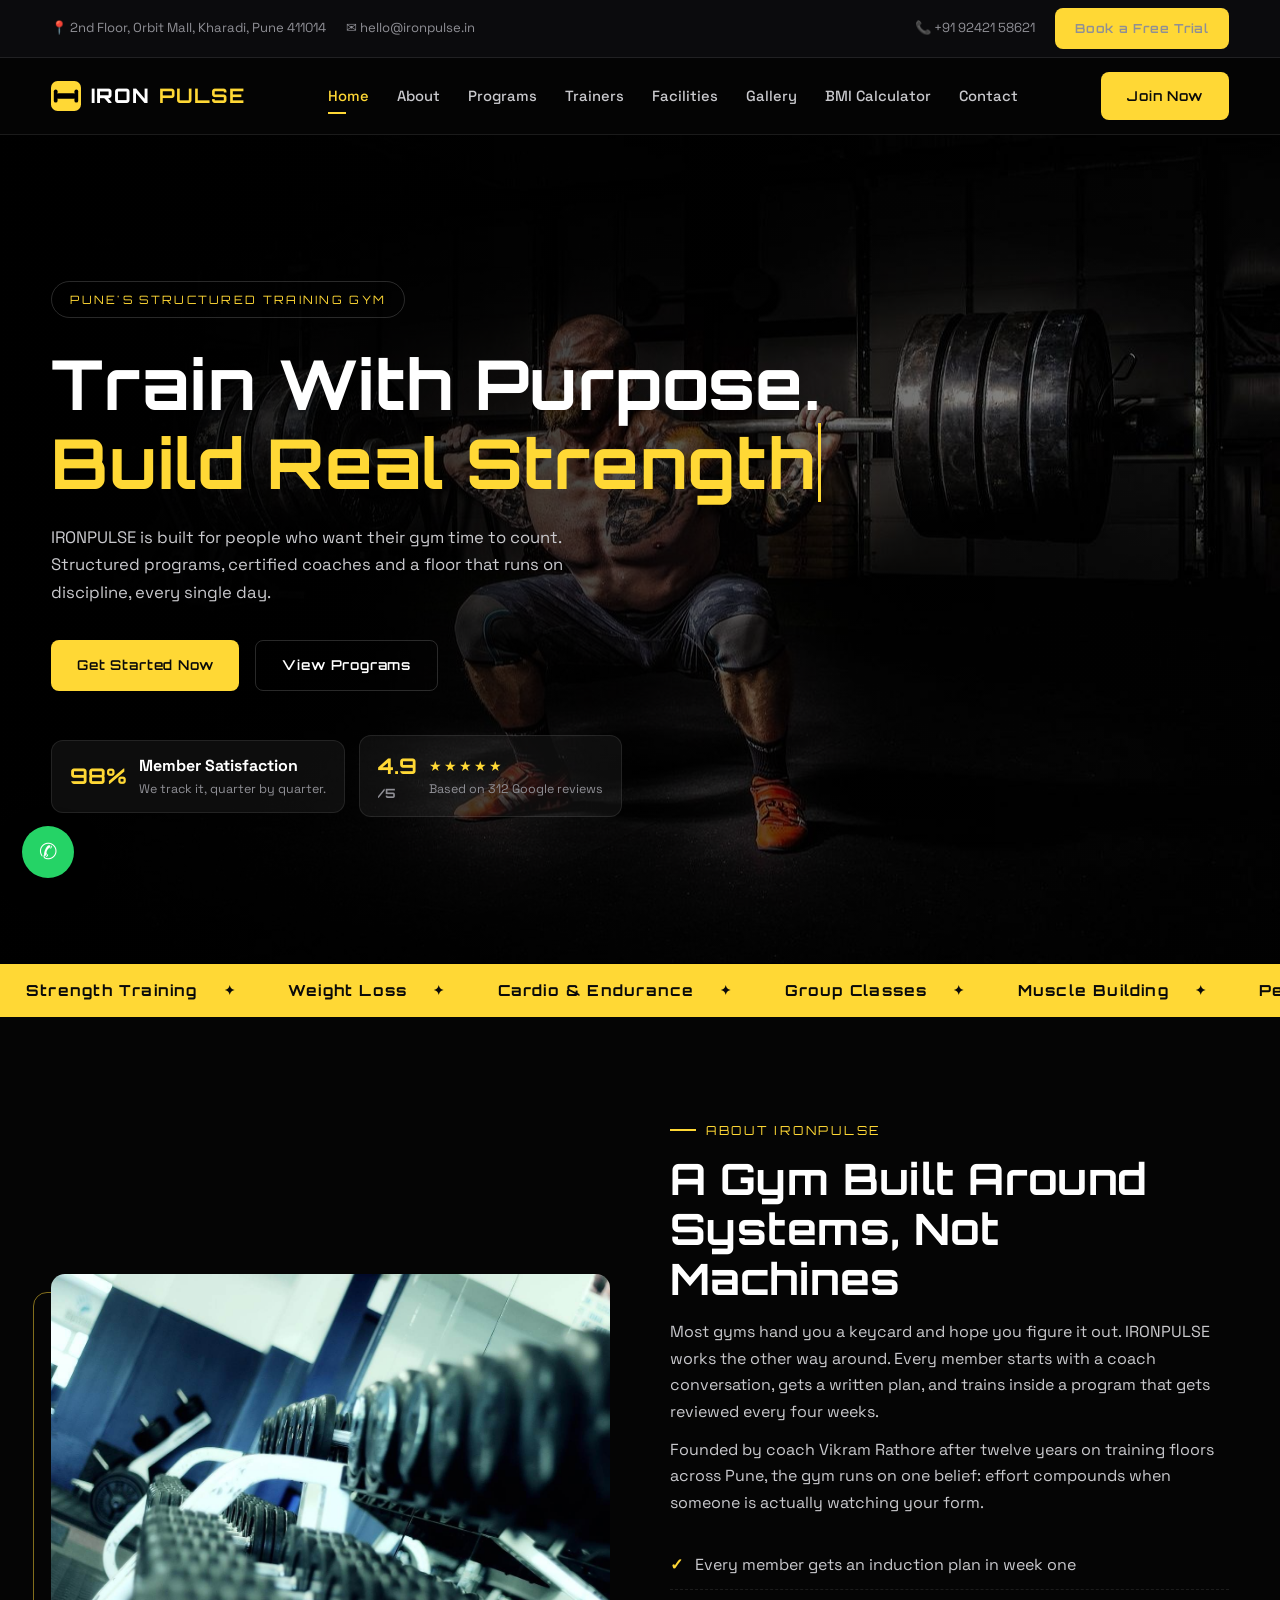
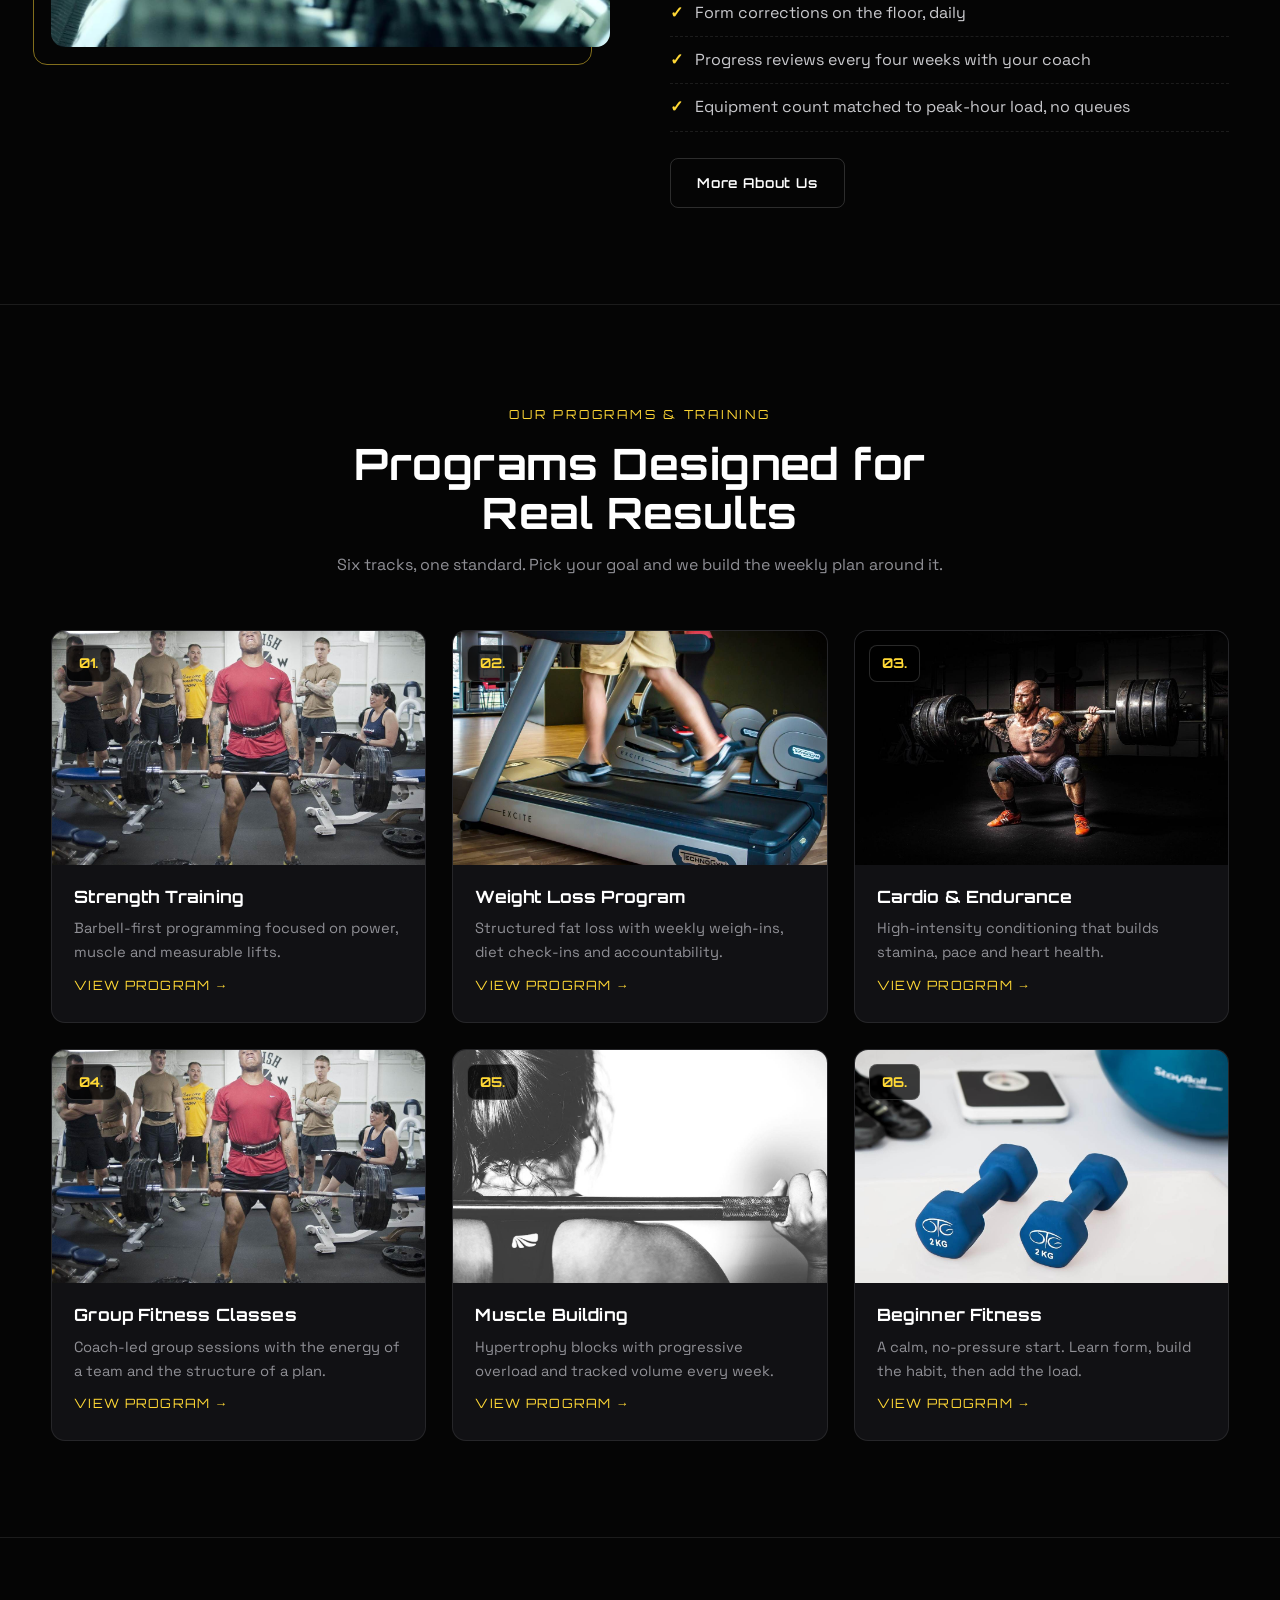
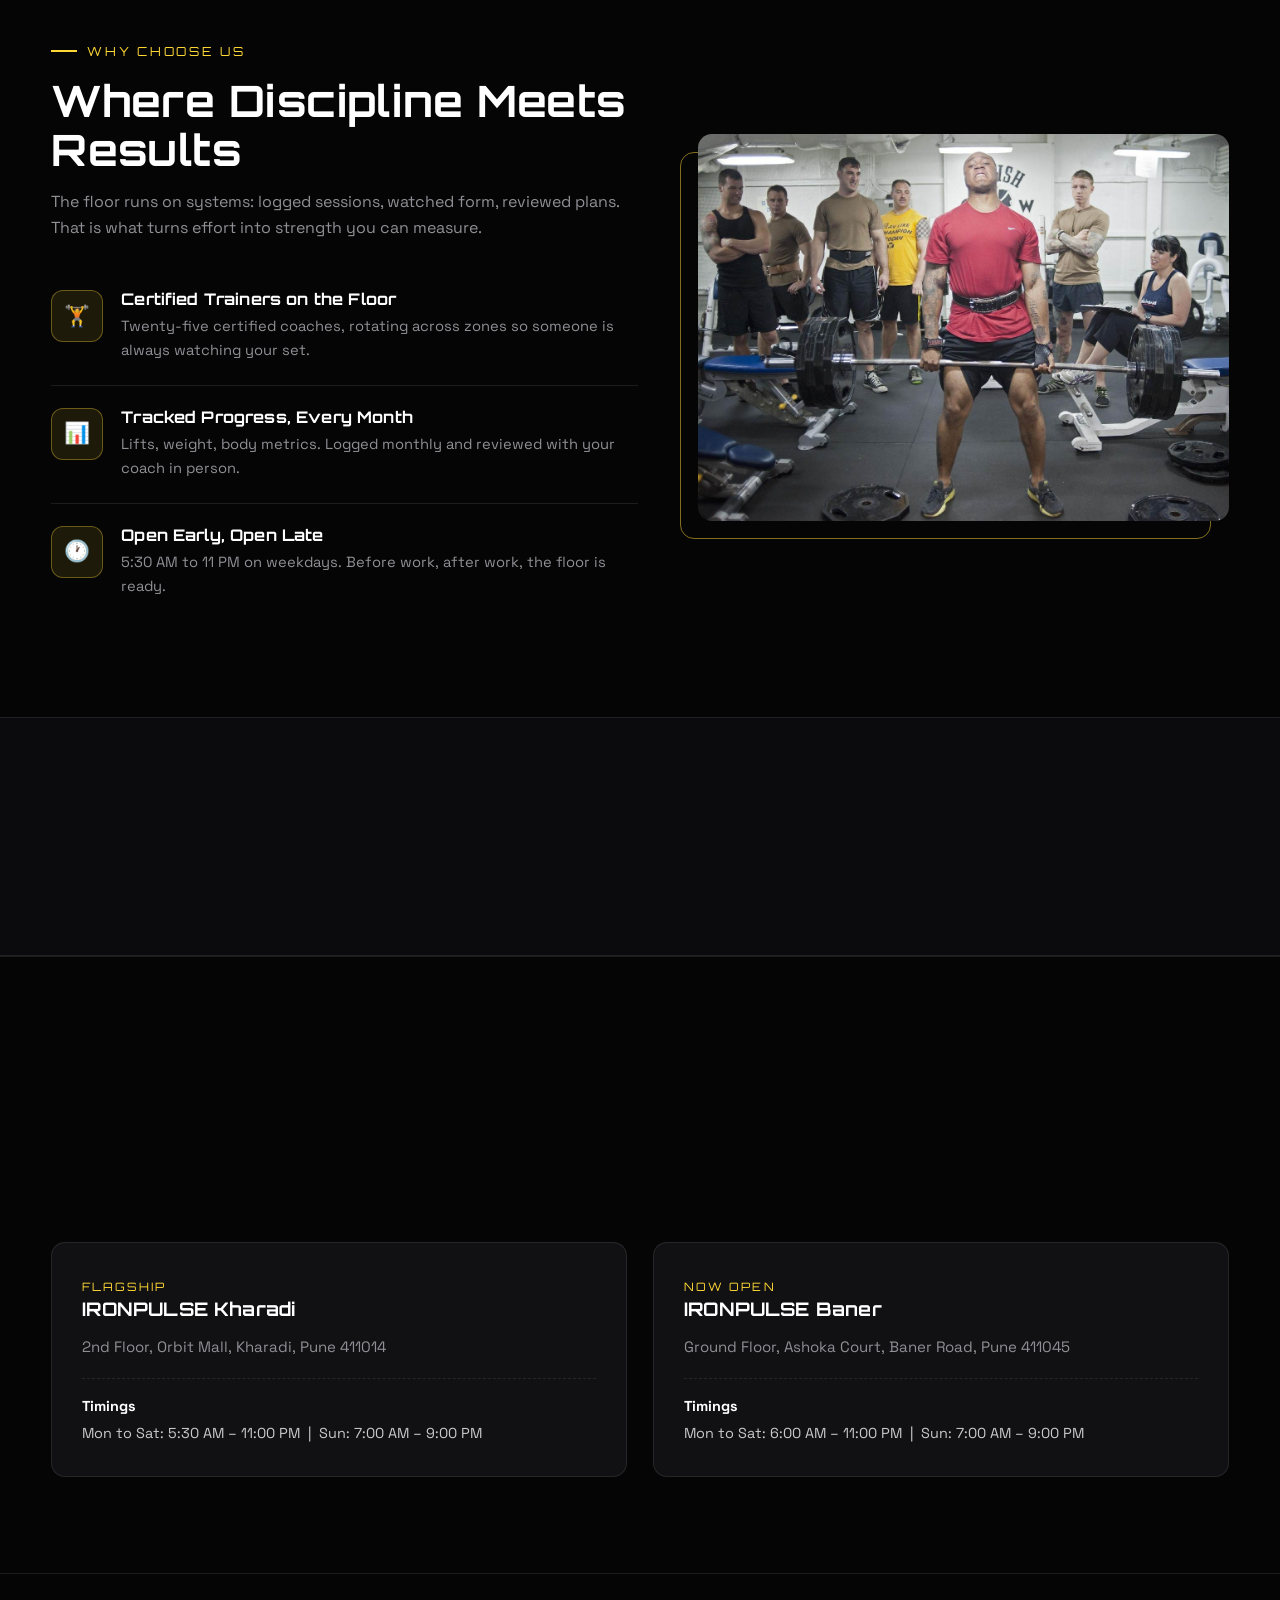
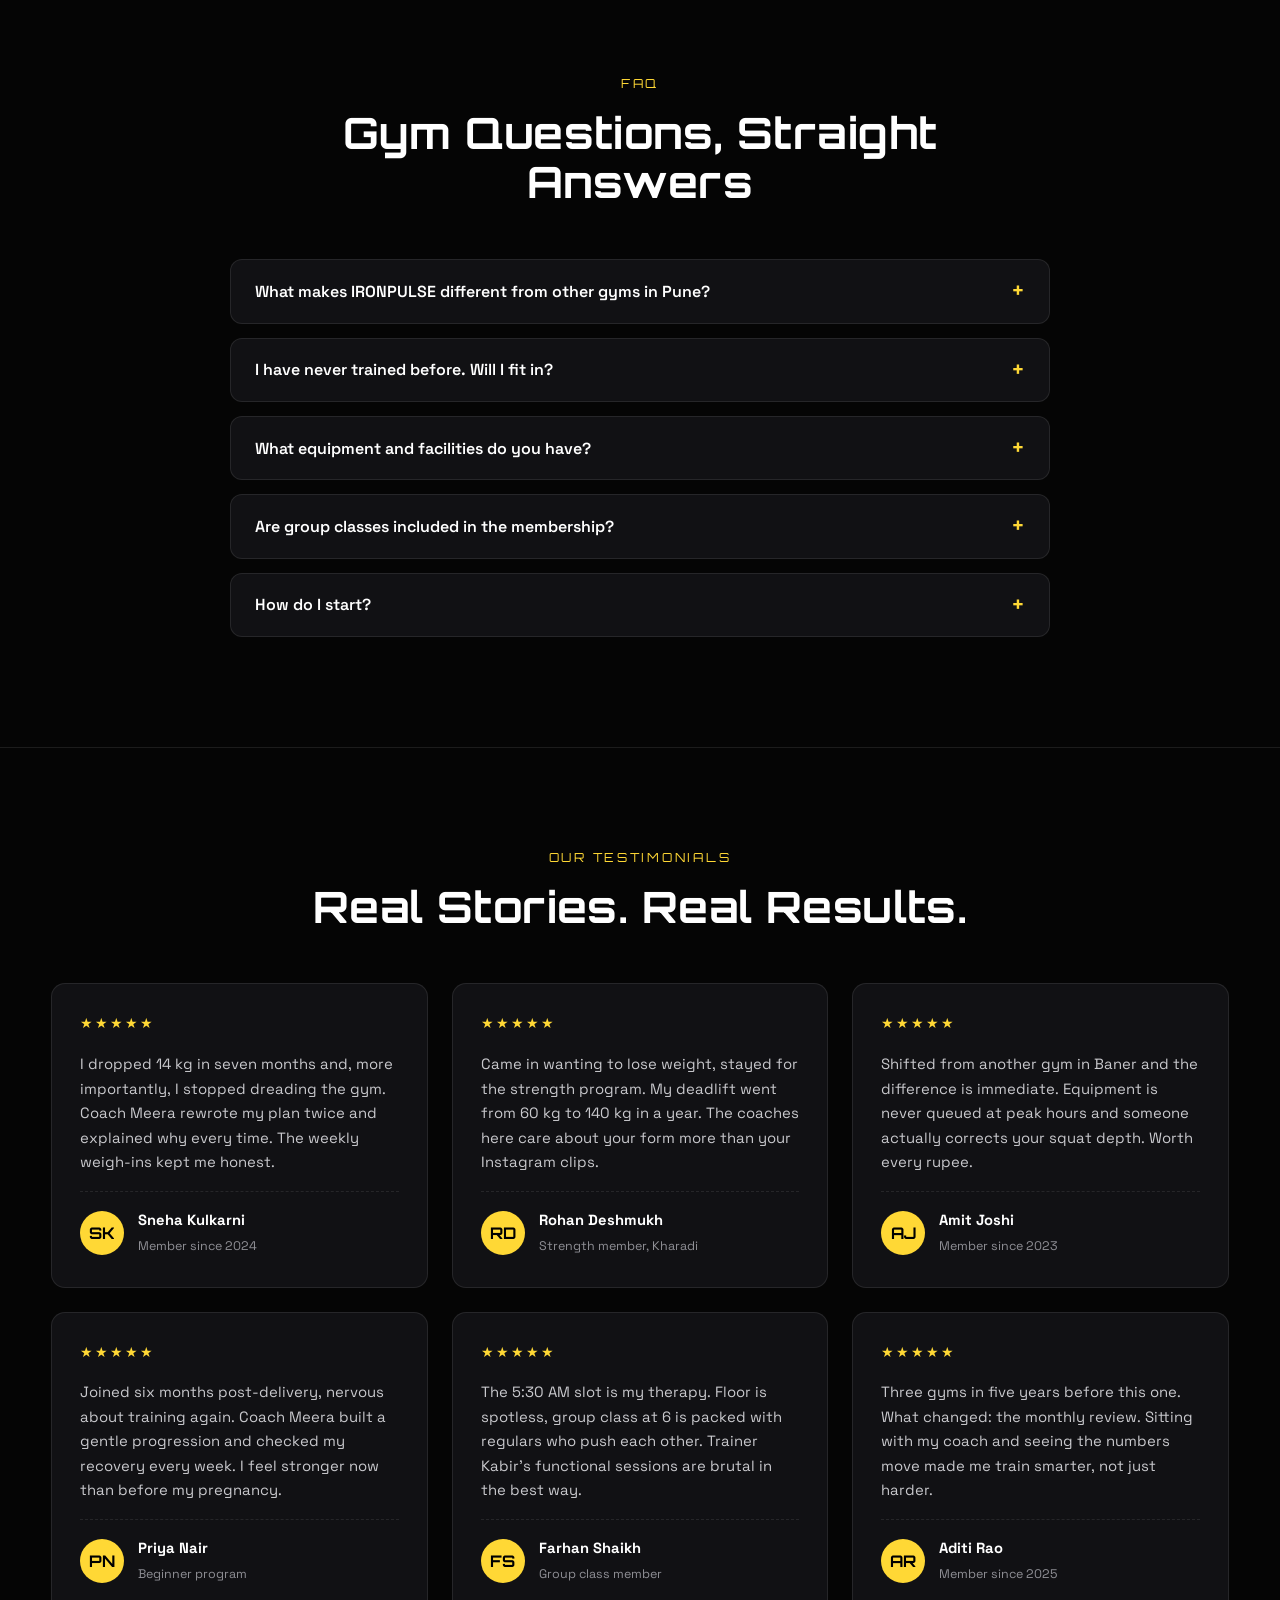
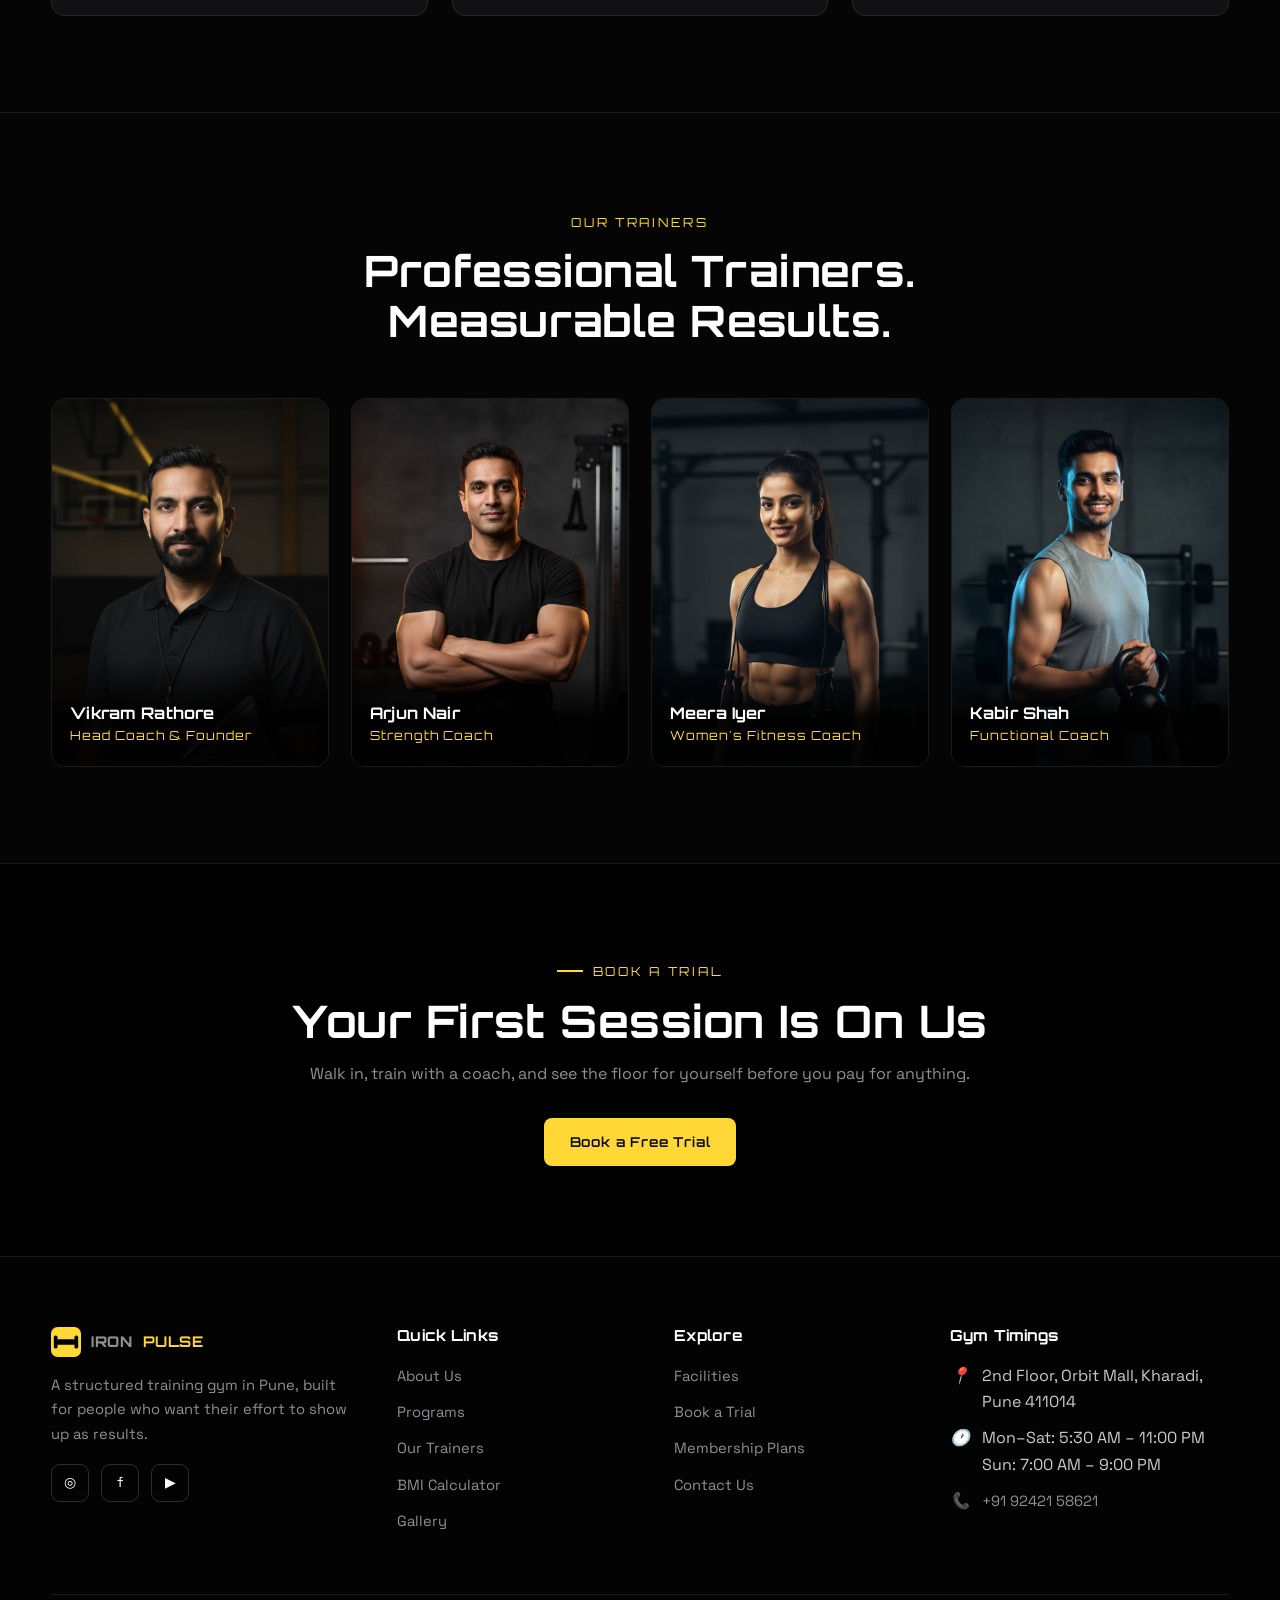
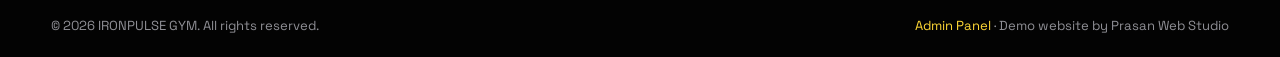
==== commit c8fe59fb: "admin panel (bookings/testimonials/announcement/timings/WhatsApp blast), WhatsApp draft form, all nu" ====
--- a/index.html
+++ b/index.html
@@ -6,7 +6,7 @@
 <title>IRONPULSE Gym, Pune | Strength Training, Personal Coaching & Fitness Classes</title>
 <meta name="description" content="IRONPULSE Gym in Kharadi, Pune. Structured strength training, personal coaching, cardio and group classes with certified trainers. Book a free trial session.">
 <script type="application/ld+json">
-{"@context":"https://schema.org","@type":"ExerciseGym","name":"IRONPULSE Gym","address":{"@type":"PostalAddress","streetAddress":"2nd Floor, Orbit Mall, Kharadi","addressLocality":"Pune","addressRegion":"Maharashtra","postalCode":"411014","addressCountry":"IN"},"telephone":"+91-98220-45678","openingHours":["Mo-Sa 05:30-23:00","Su 07:00-21:00"],"priceRange":"₹₹"}
+{"@context":"https://schema.org","@type":"ExerciseGym","name":"IRONPULSE Gym","address":{"@type":"PostalAddress","streetAddress":"2nd Floor, Orbit Mall, Kharadi","addressLocality":"Pune","addressRegion":"Maharashtra","postalCode":"411014","addressCountry":"IN"},"telephone":"+91-9242158621","openingHours":["Mo-Sa 05:30-23:00","Su 07:00-21:00"],"priceRange":"₹₹"}
 </script>
 <link rel="preconnect" href="https://fonts.googleapis.com">
 <link href="https://fonts.googleapis.com/css2?family=Orbitron:wght@600;700;800&family=Space+Grotesk:wght@400;500;600&display=swap" rel="stylesheet">
@@ -22,7 +22,7 @@
       <a href="mailto:hello@ironpulse.in">✉ hello@ironpulse.in</a>
     </div>
     <div class="tb-group">
-      <a href="tel:+919822045678">📞 +91 98220 45678</a>
+      <a href="tel:+919242158621">📞 +91 92421 58621</a>
       <a class="btn btn-y btn-sm" href="contact.html">Book a Free Trial</a>
     </div>
   </div>
@@ -263,19 +263,19 @@
         <ul class="foot-contact">
           <li><i>📍</i><span>2nd Floor, Orbit Mall, Kharadi, Pune 411014</span></li>
           <li><i>🕐</i><span>Mon–Sat: 5:30 AM – 11:00 PM<br>Sun: 7:00 AM – 9:00 PM</span></li>
-          <li><i>📞</i><span><a href="tel:+919822045678">+91 98220 45678</a></span></li>
+          <li><i>📞</i><span><a href="tel:+919242158621">+91 92421 58621</a></span></li>
         </ul>
       </div>
     </div>
     <div class="foot-bottom">
       <span>© 2026 IRONPULSE GYM. All rights reserved.</span>
-      <span>Demo website by Prasan Web Studio</span>
+      <span><a href="admin.html" style="color:var(--yellow)">Admin Panel</a> &middot; Demo website by Prasan Web Studio</span>
     </div>
   </div>
 </footer>
 
-<a class="wa-float" href="https://wa.me/919822045678?text=Hi%20IRONPULSE%20Gym!%20I%20want%20to%20book%20a%20free%20trial." aria-label="WhatsApp">✆</a>
+<a class="wa-float" href="https://wa.me/919242158621?text=Hi%20IRONPULSE%20Gym!%20I%20want%20to%20book%20a%20free%20trial." aria-label="WhatsApp">✆</a>
 <button class="to-top" aria-label="Back to top">↑</button>
-<script src="assets/js/main.js"></script>
+<script src="assets/js/store.js"></script><script src="assets/js/main.js"></script>
 </body>
 </html>
--- a/assets/css/style.css
+++ b/assets/css/style.css
@@ -244,3 +244,6 @@
   .foot-grid{grid-template-columns:1fr}
   .topbar .tb-group.hide-m{display:none}
 }
+
+/* announcement banner (demo admin) */
+.promo-bar{background:var(--yellow);color:#0a0a0a;text-align:center;padding:9px 14px;font-weight:600;font-size:.88rem}
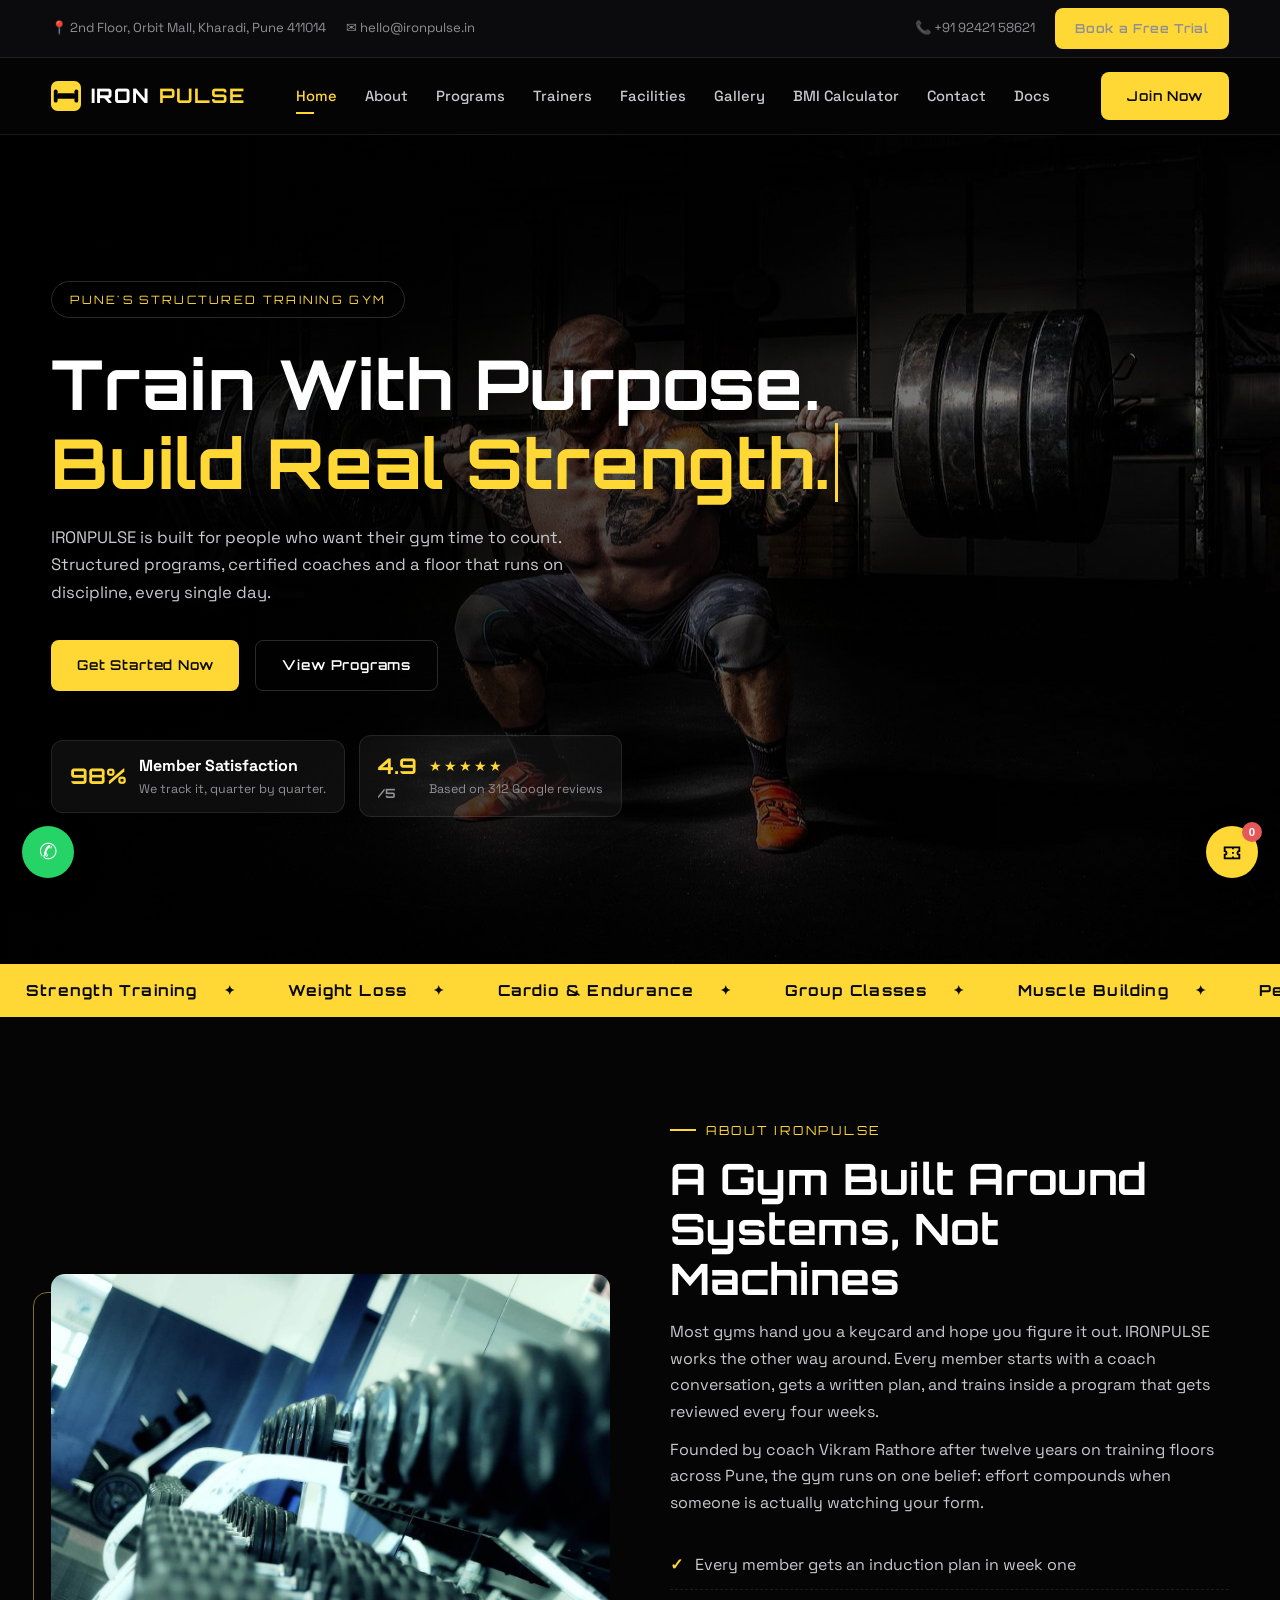
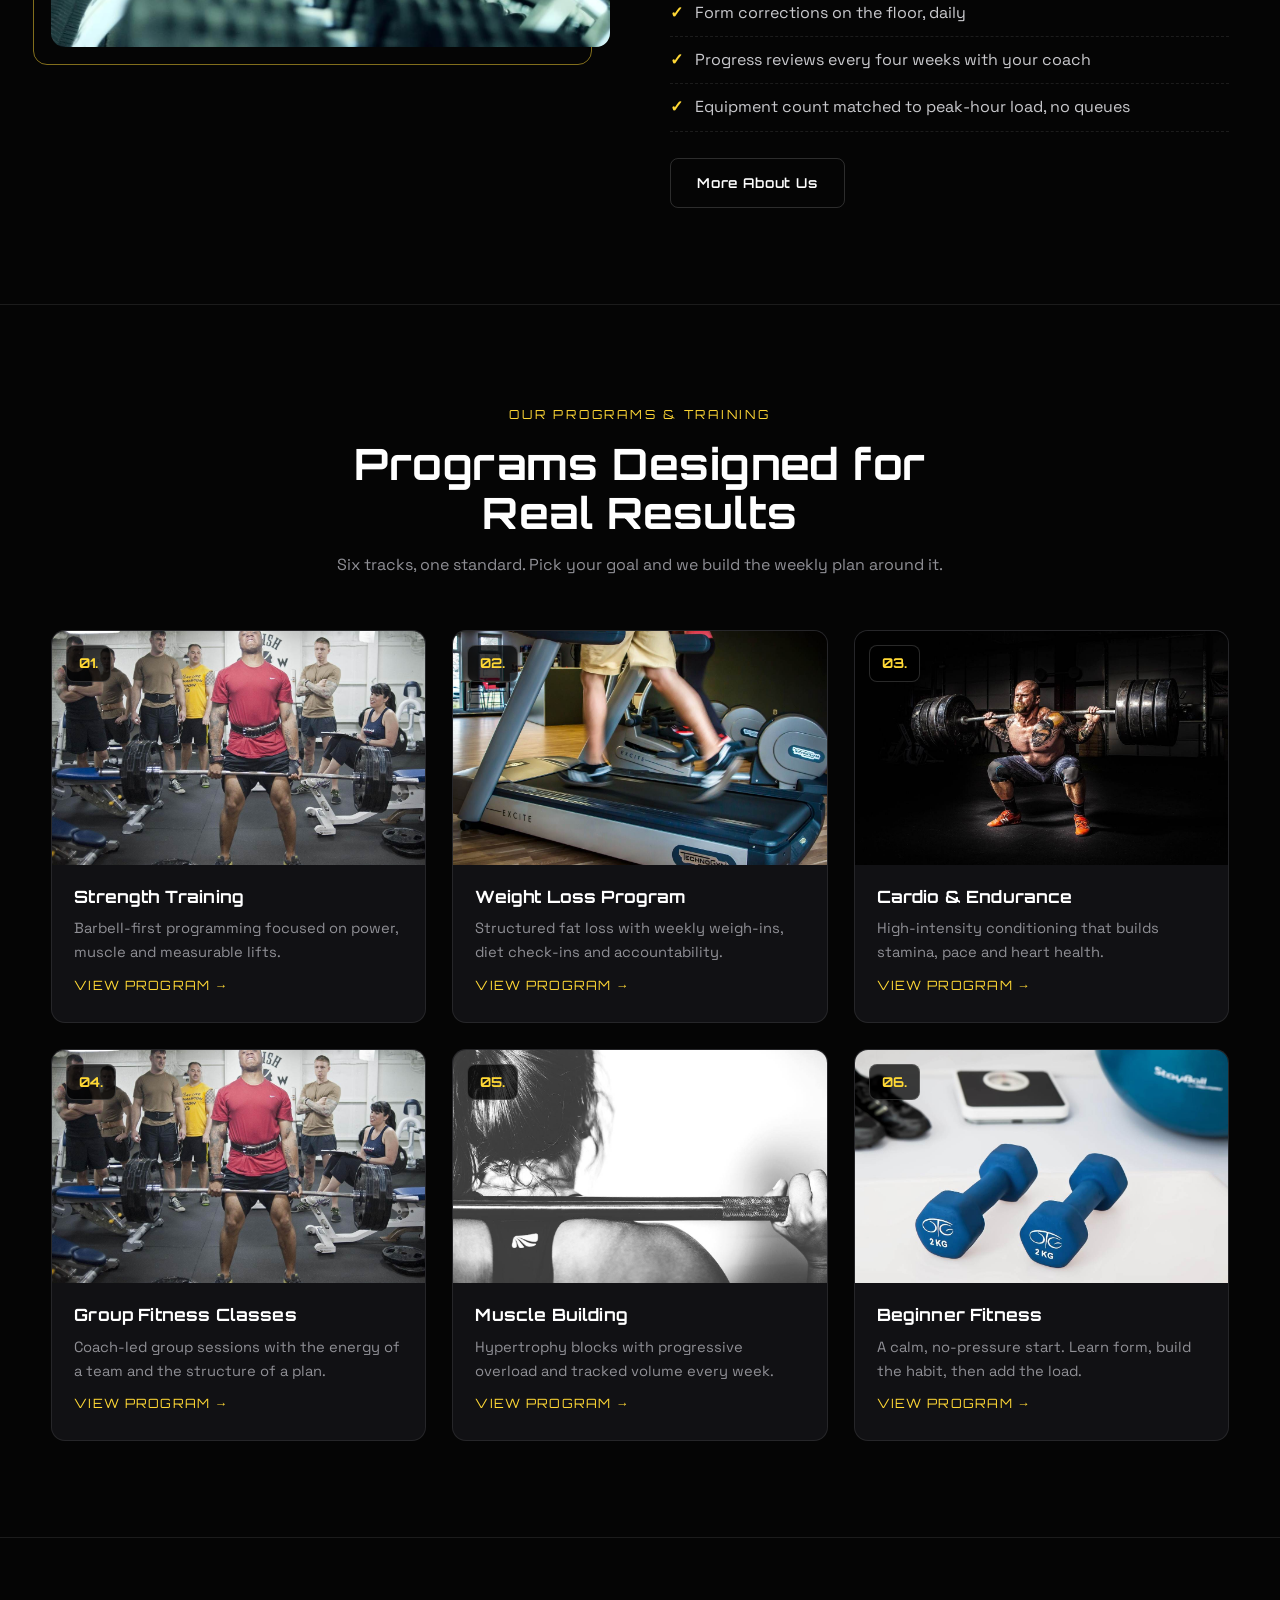
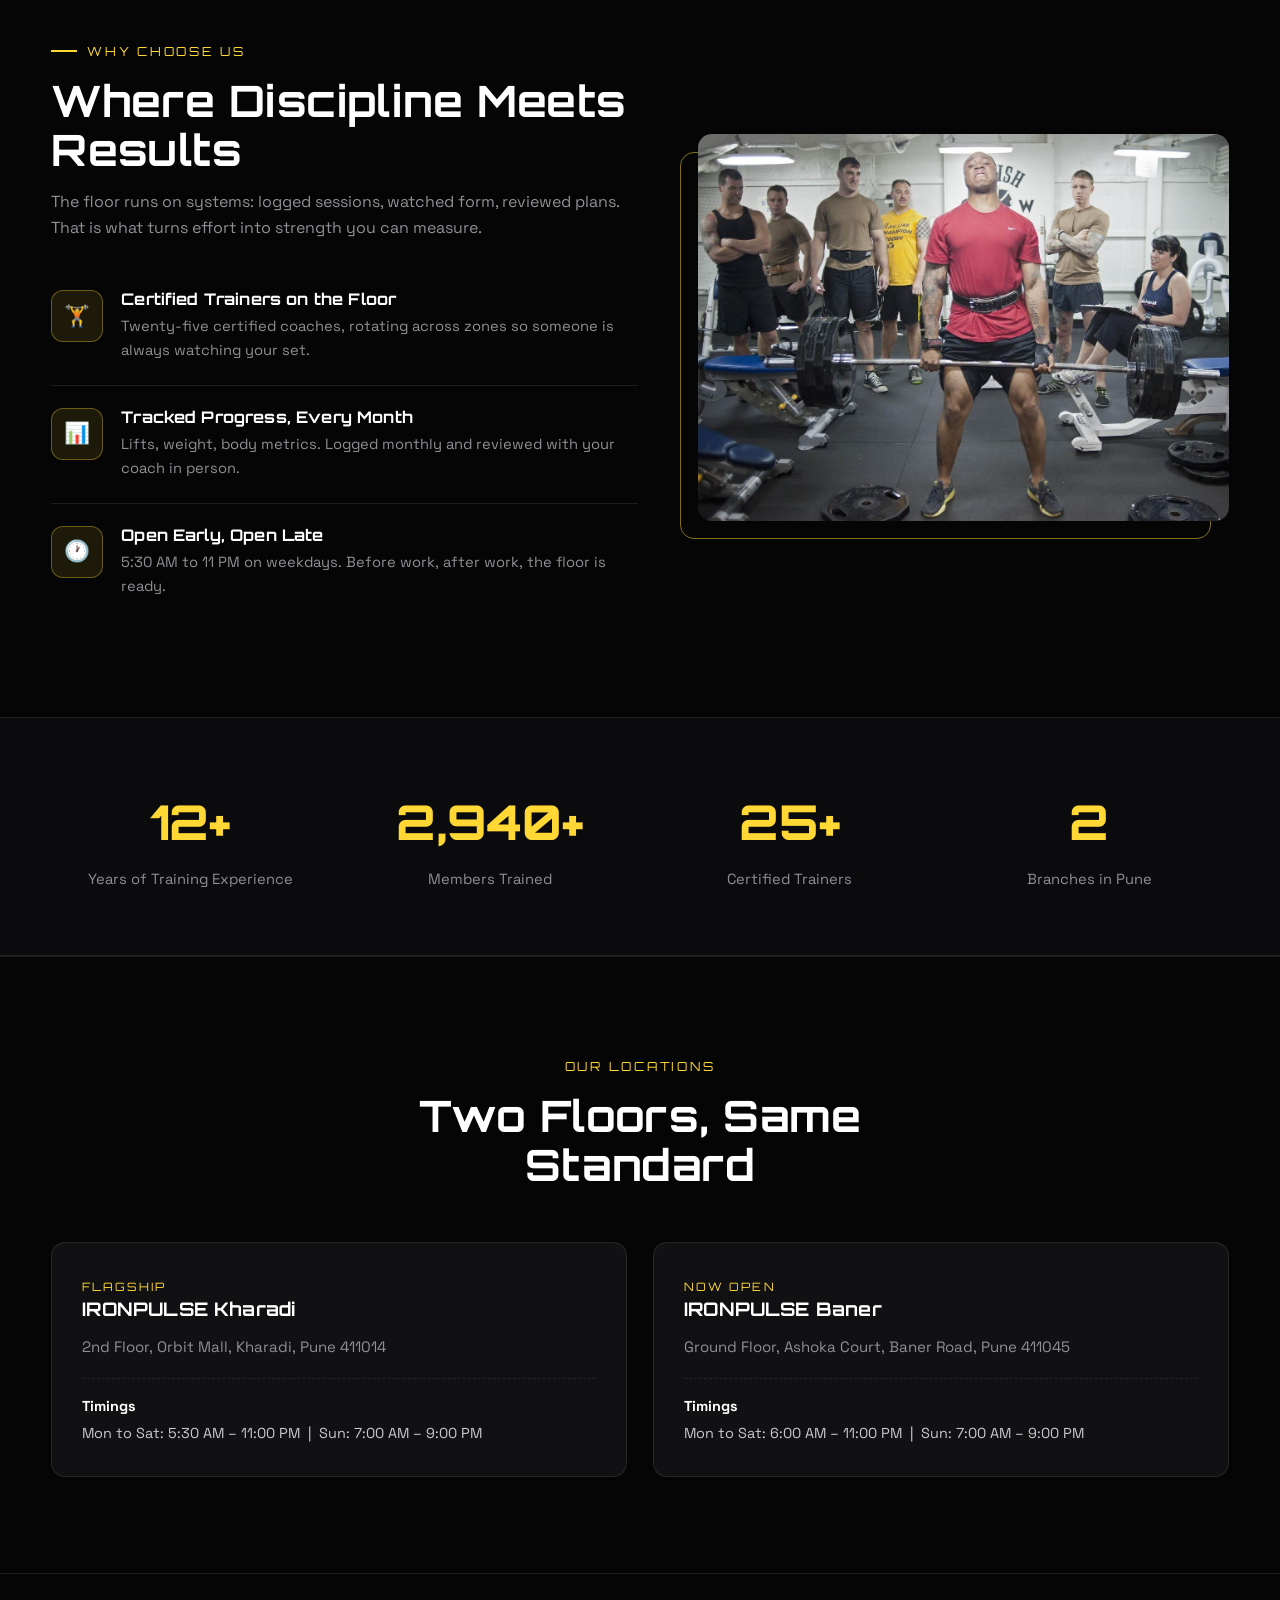
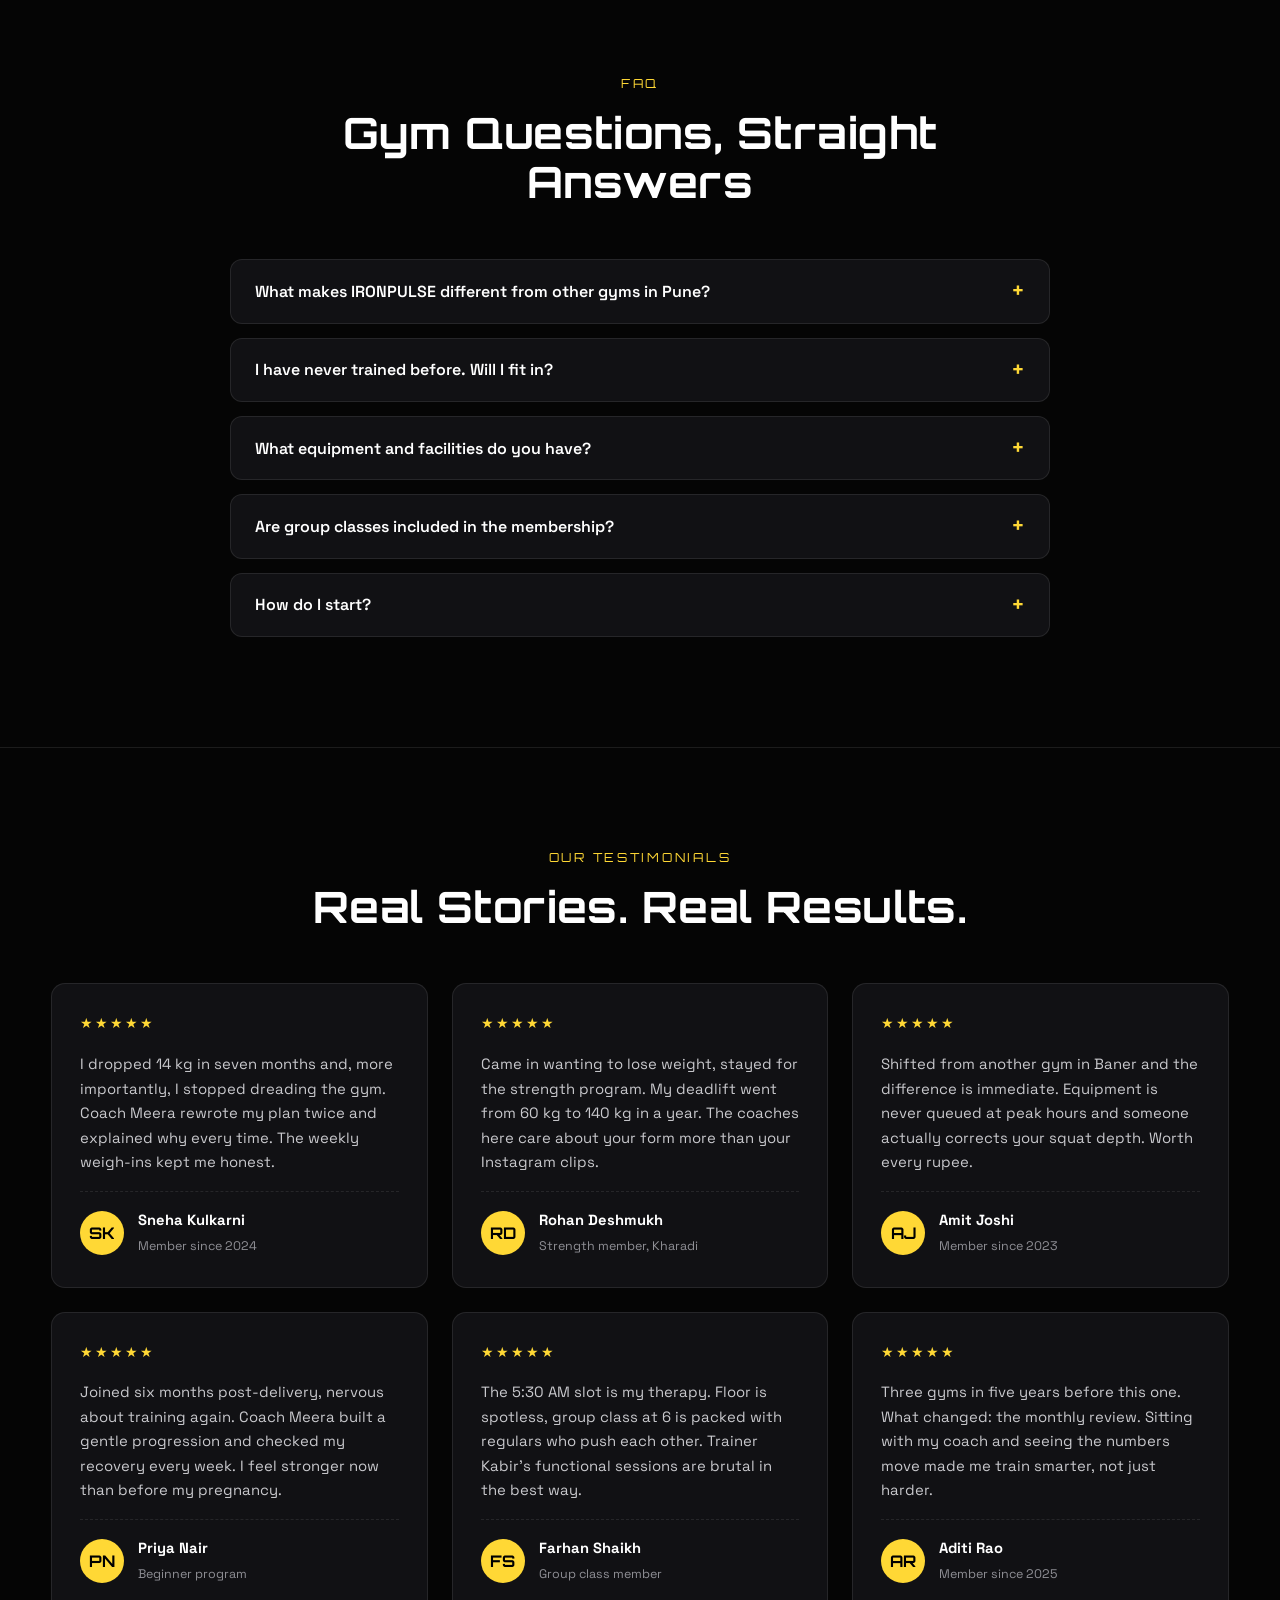
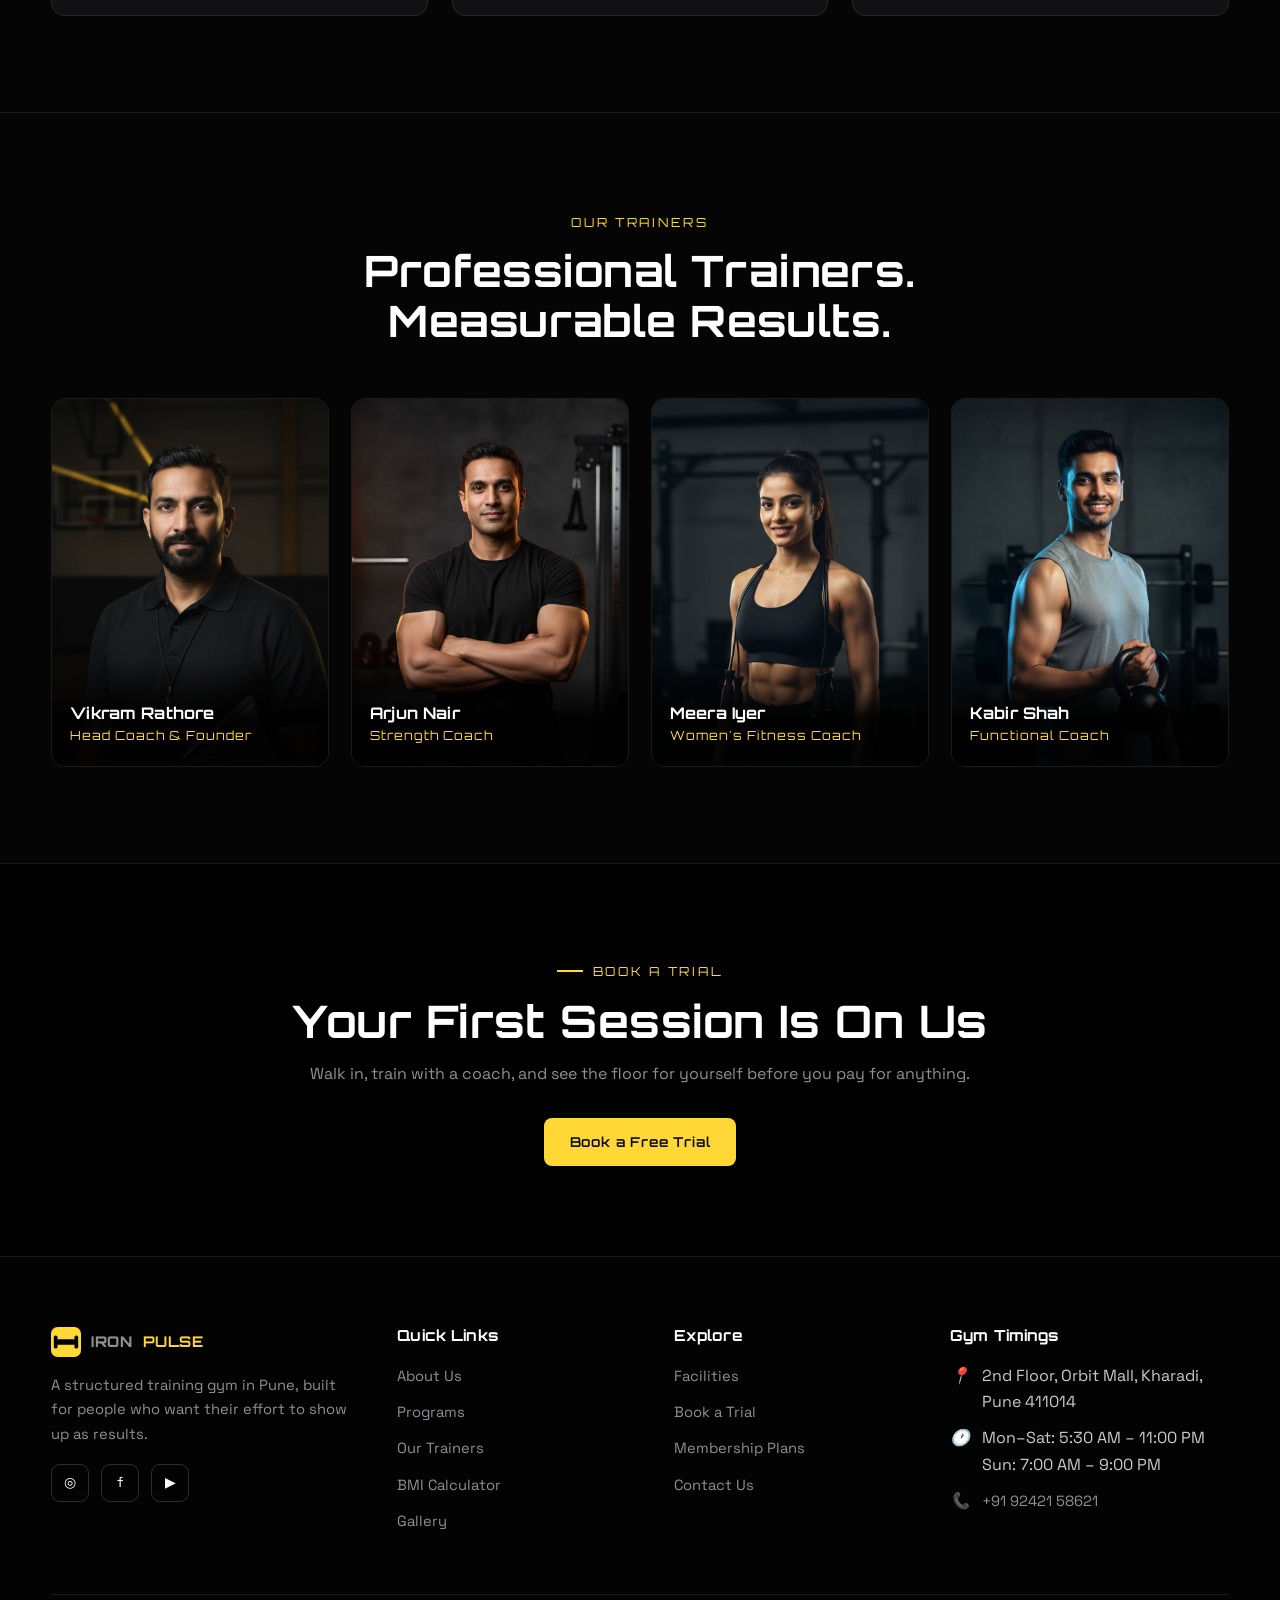
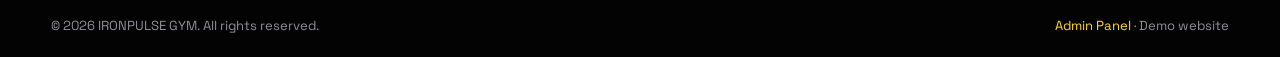
==== commit b41c3ae1: "remove Prasan name from footer, add Docs link to top navigation" ====
--- a/index.html
+++ b/index.html
@@ -43,6 +43,7 @@
       <a href="gallery.html">Gallery</a>
       <a href="bmi.html">BMI Calculator</a>
       <a href="contact.html">Contact</a>
+      <a href="docs/index.html">Docs</a>
     </nav>
     <a class="btn btn-y" href="contact.html">Join Now</a>
     <button class="burger" aria-label="Menu">☰</button>
@@ -269,7 +270,7 @@
     </div>
     <div class="foot-bottom">
       <span>© 2026 IRONPULSE GYM. All rights reserved.</span>
-      <span><a href="admin.html" style="color:var(--yellow)">Admin Panel</a> &middot; Demo website by Prasan Web Studio</span>
+      <span><a href="admin.html" style="color:var(--yellow)">Admin Panel</a> &middot; Demo website</span>
     </div>
   </div>
 </footer>
--- a/assets/css/style.css
+++ b/assets/css/style.css
@@ -247,3 +247,46 @@
 
 /* announcement banner (demo admin) */
 .promo-bar{background:var(--yellow);color:#0a0a0a;text-align:center;padding:9px 14px;font-weight:600;font-size:.88rem}
+
+/* form success + admin offers on site */
+.form-success{background:rgba(255,216,53,.1);border:1px solid rgba(255,216,53,.4);border-radius:12px;padding:22px;color:var(--text);font-size:.95rem}
+.form-success b{color:var(--yellow);display:block;margin-bottom:6px;font-family:var(--font-display)}
+.offers-sec{background:#0a0a0c}
+.offers-grid{display:grid;grid-template-columns:repeat(auto-fit,minmax(300px,1fr));gap:22px;max-width:1240px;margin:0 auto;padding:0 24px}
+.offer-card{background:var(--card);border:1px solid var(--border);border-radius:14px;padding:30px;position:relative;overflow:hidden}
+.offer-card::before{content:'';position:absolute;top:0;left:0;right:0;height:3px;background:var(--yellow)}
+.offer-badge{display:inline-block;background:var(--yellow);color:#000;font-family:var(--font-display);font-weight:700;font-size:.8rem;padding:5px 12px;border-radius:20px;margin-bottom:14px}
+.offer-card h3{font-family:var(--font-display);font-size:1.15rem;margin-bottom:10px}
+.offer-card p{color:var(--muted);font-size:.92rem;margin-bottom:18px}
+
+/* booking confirmation + my-booking cart panel */
+.book-congrats{background:var(--card);border:1px solid rgba(255,216,53,.5);border-radius:16px;padding:38px 32px;text-align:center}
+.bc-check{width:64px;height:64px;border-radius:50%;background:var(--yellow);color:#000;display:grid;place-items:center;font-size:2rem;font-weight:800;margin:0 auto 18px;animation:pop .45s cubic-bezier(.2,1.6,.4,1)}
+@keyframes pop{from{transform:scale(.3);opacity:0}to{transform:scale(1);opacity:1}}
+.book-congrats h3{font-family:var(--font-display);font-size:1.5rem;color:var(--yellow);margin-bottom:10px}
+.book-congrats>p{color:var(--muted);max-width:460px;margin:0 auto 22px}
+.bc-details{display:grid;grid-template-columns:repeat(3,1fr);gap:14px;max-width:560px;margin:0 auto 24px}
+.bc-details span{background:var(--card2);border:1px solid var(--border);border-radius:10px;padding:12px;font-size:.85rem;color:var(--muted);display:block}
+.bc-details b{display:block;color:#fff;font-size:.95rem;margin-bottom:4px}
+.book-congrats small{display:block;margin-top:14px;color:var(--muted);font-size:.8rem}
+.cart-float{position:fixed;right:22px;bottom:22px;width:52px;height:52px;border-radius:50%;background:var(--yellow);color:#000;border:0;display:grid;place-items:center;cursor:pointer;z-index:80;box-shadow:0 8px 24px rgba(0,0,0,.5)}
+.cart-float:hover{transform:scale(1.06)}
+.cart-badge{position:absolute;top:-4px;right:-4px;background:#e65757;color:#fff;border-radius:50%;min-width:20px;height:20px;font-size:.72rem;font-weight:700;display:grid;place-items:center}
+.cart-backdrop{position:fixed;inset:0;background:rgba(0,0,0,.6);opacity:0;pointer-events:none;transition:.25s;z-index:90}
+.cart-backdrop.show{opacity:1;pointer-events:auto}
+.cart-drawer{position:fixed;top:0;right:-420px;width:min(400px,92vw);height:100vh;background:#0b0b0d;border-left:1px solid var(--border);z-index:95;transition:right .3s ease;display:flex;flex-direction:column}
+.cart-drawer.open{right:0}
+.cart-head{display:flex;justify-content:space-between;align-items:center;padding:22px 24px;border-bottom:1px solid var(--border)}
+.cart-head h3{font-family:var(--font-display);font-size:1.05rem}
+.cart-close{background:none;border:0;color:var(--muted);font-size:1.6rem;cursor:pointer;line-height:1}
+.cart-items{padding:20px 24px;overflow-y:auto;flex:1}
+.cart-item{background:var(--card);border:1px solid var(--border);border-radius:12px;padding:18px;margin-bottom:14px}
+.ci-top{display:flex;justify-content:space-between;align-items:center;margin-bottom:8px}
+.ci-ref{font-family:var(--font-display);color:var(--yellow);font-size:.82rem;letter-spacing:.05em}
+.ci-status{background:rgba(60,200,110,.15);color:#3cc86e;font-size:.72rem;font-weight:600;padding:4px 10px;border-radius:20px;text-transform:uppercase;letter-spacing:.06em}
+.cart-item>b{font-size:.98rem}
+.ci-rows{display:flex;flex-direction:column;gap:3px;color:var(--muted);font-size:.85rem;margin:10px 0 14px}
+.ci-cancel{background:transparent;border:1px solid #e65757;color:#e65757;border-radius:8px;padding:8px 14px;font-size:.8rem;cursor:pointer;font-family:var(--font-body)}
+.ci-cancel:hover{background:#e65757;color:#fff}
+.cart-empty{color:var(--muted);font-size:.9rem;text-align:center;padding:40px 0;line-height:1.7}
+@media(max-width:600px){.bc-details{grid-template-columns:1fr}}
